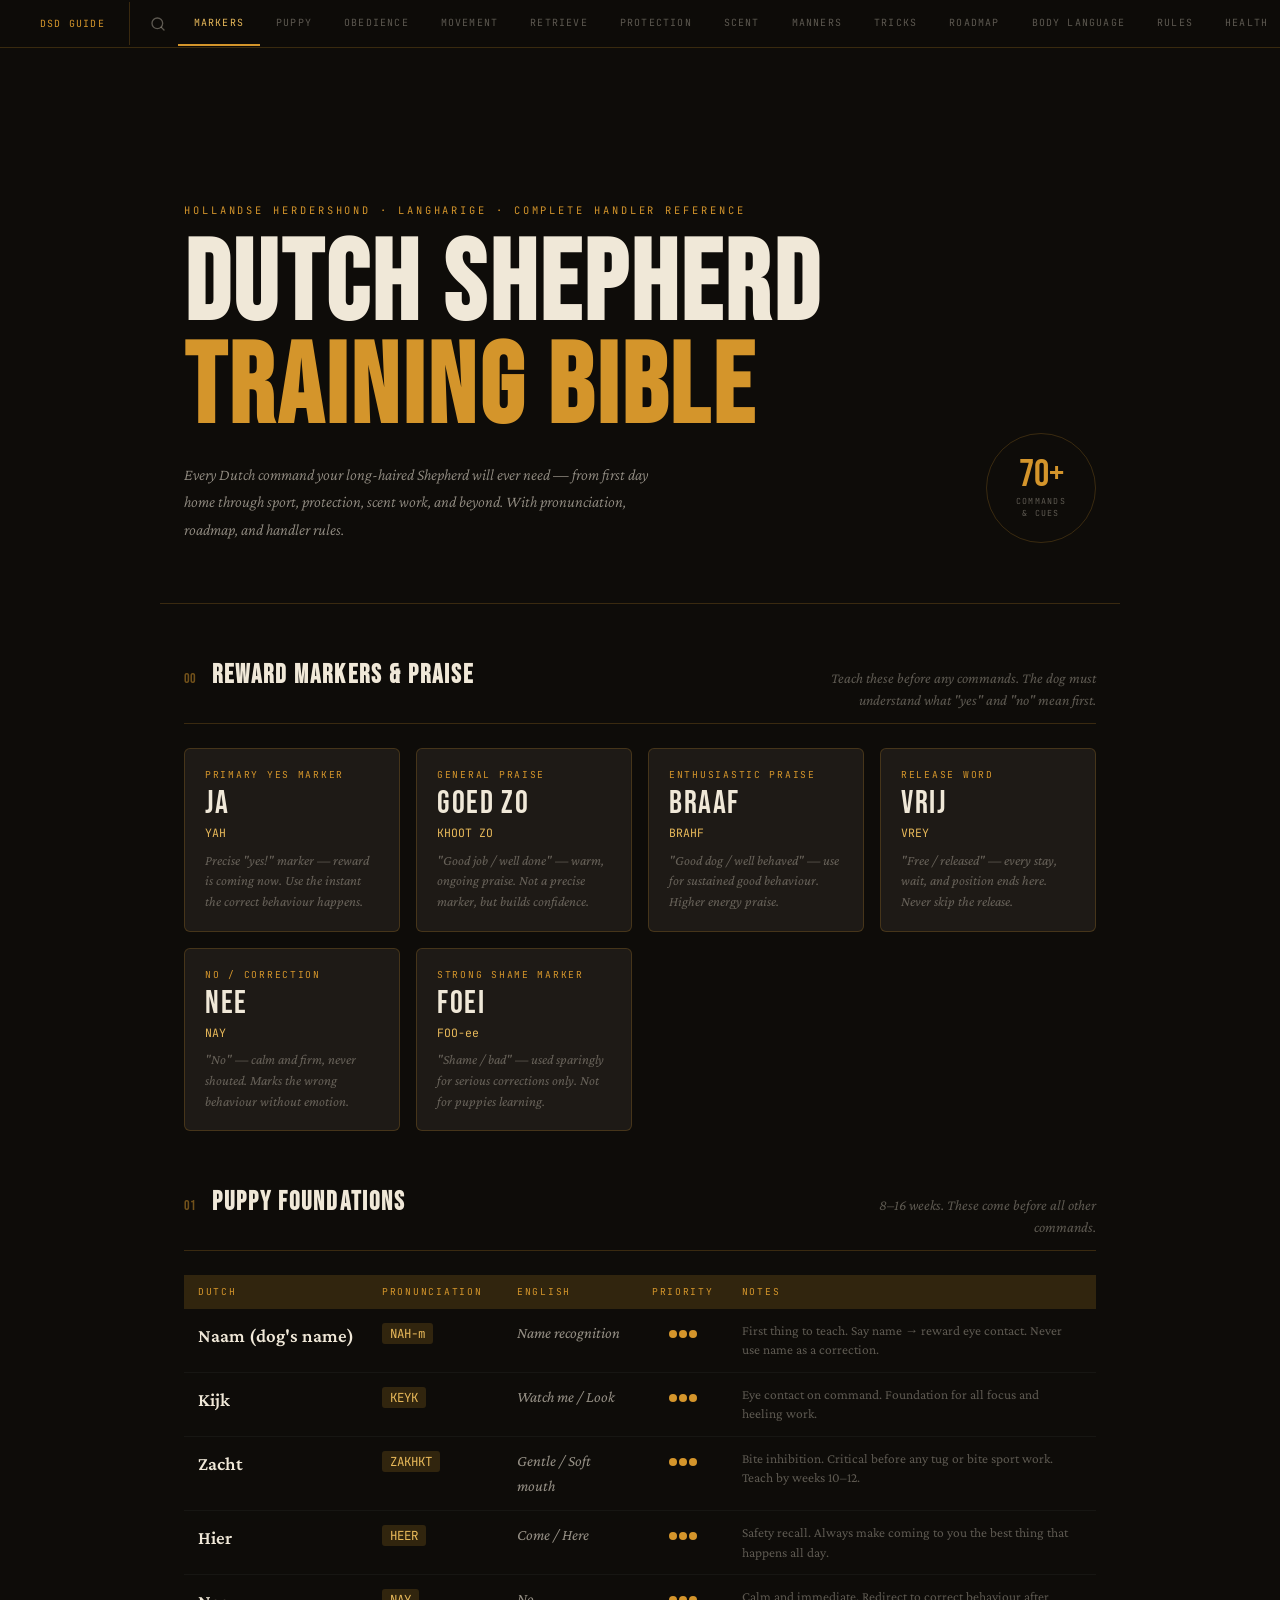
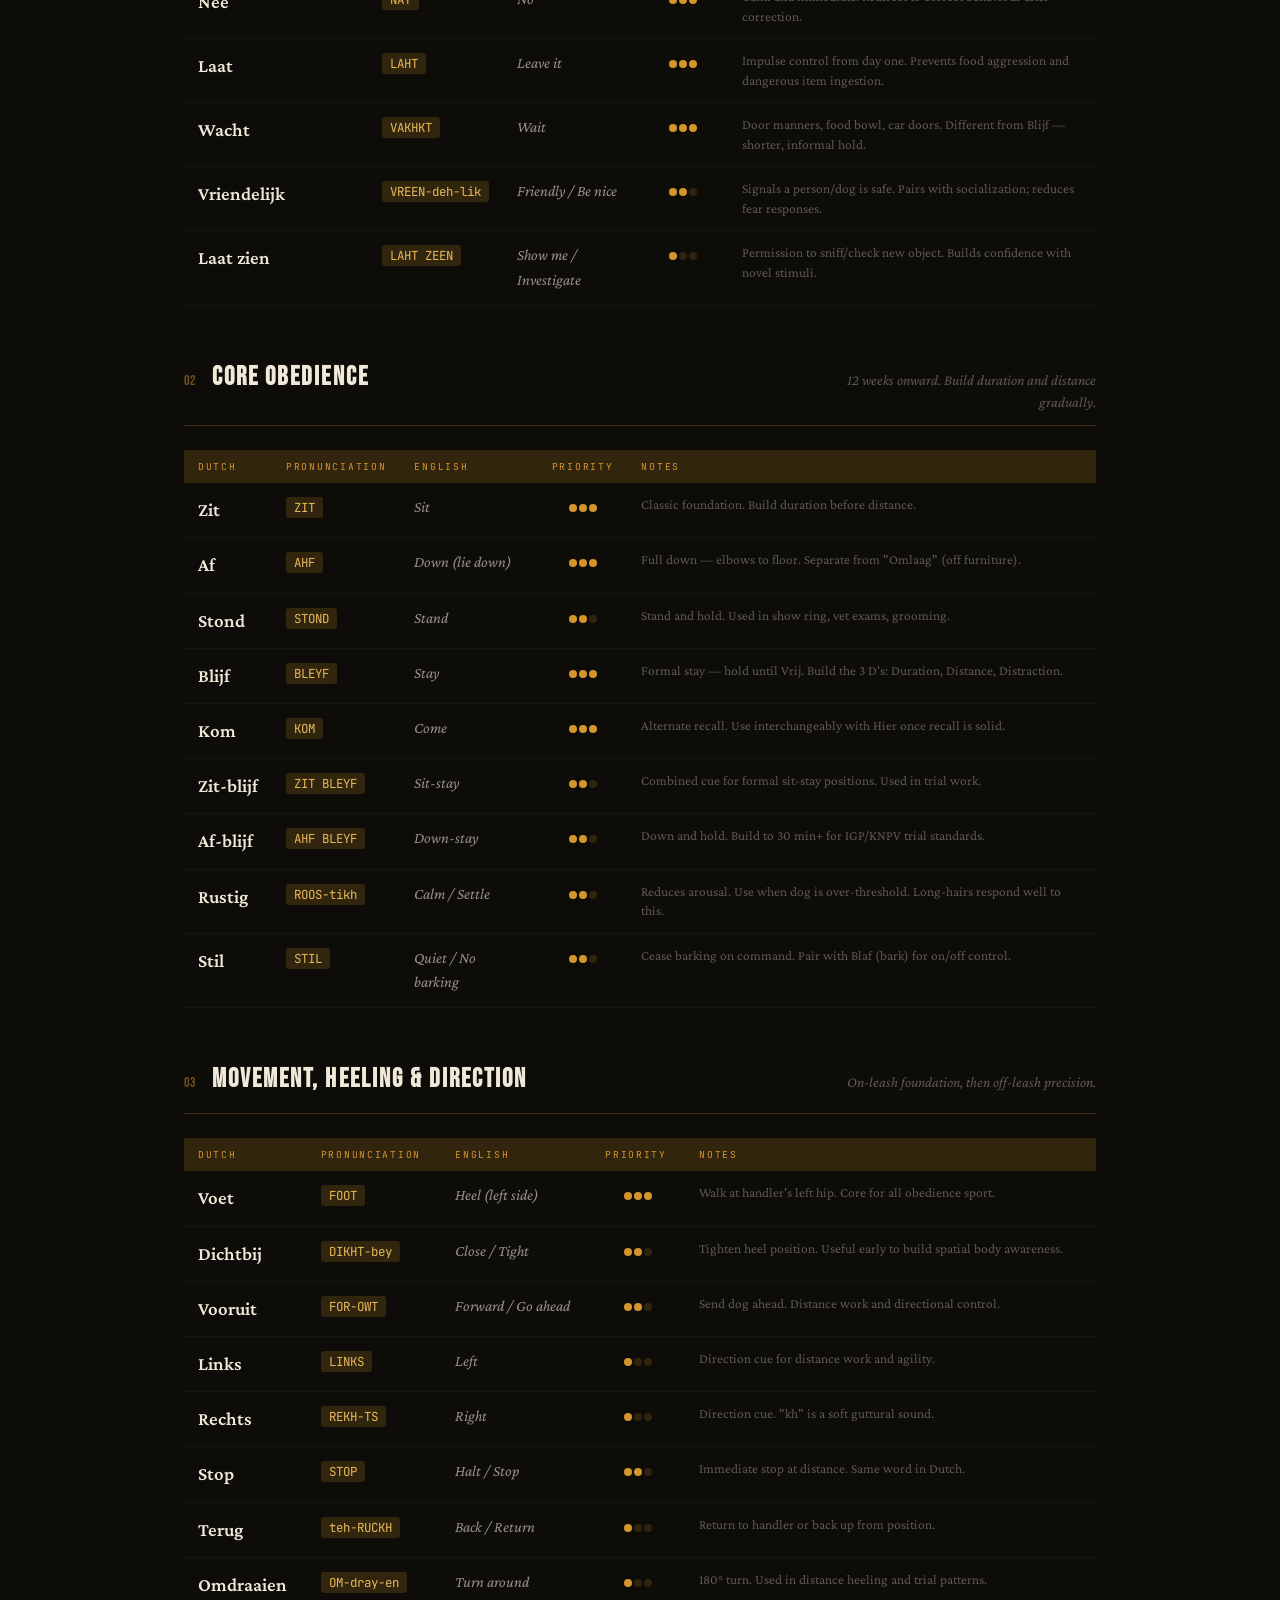
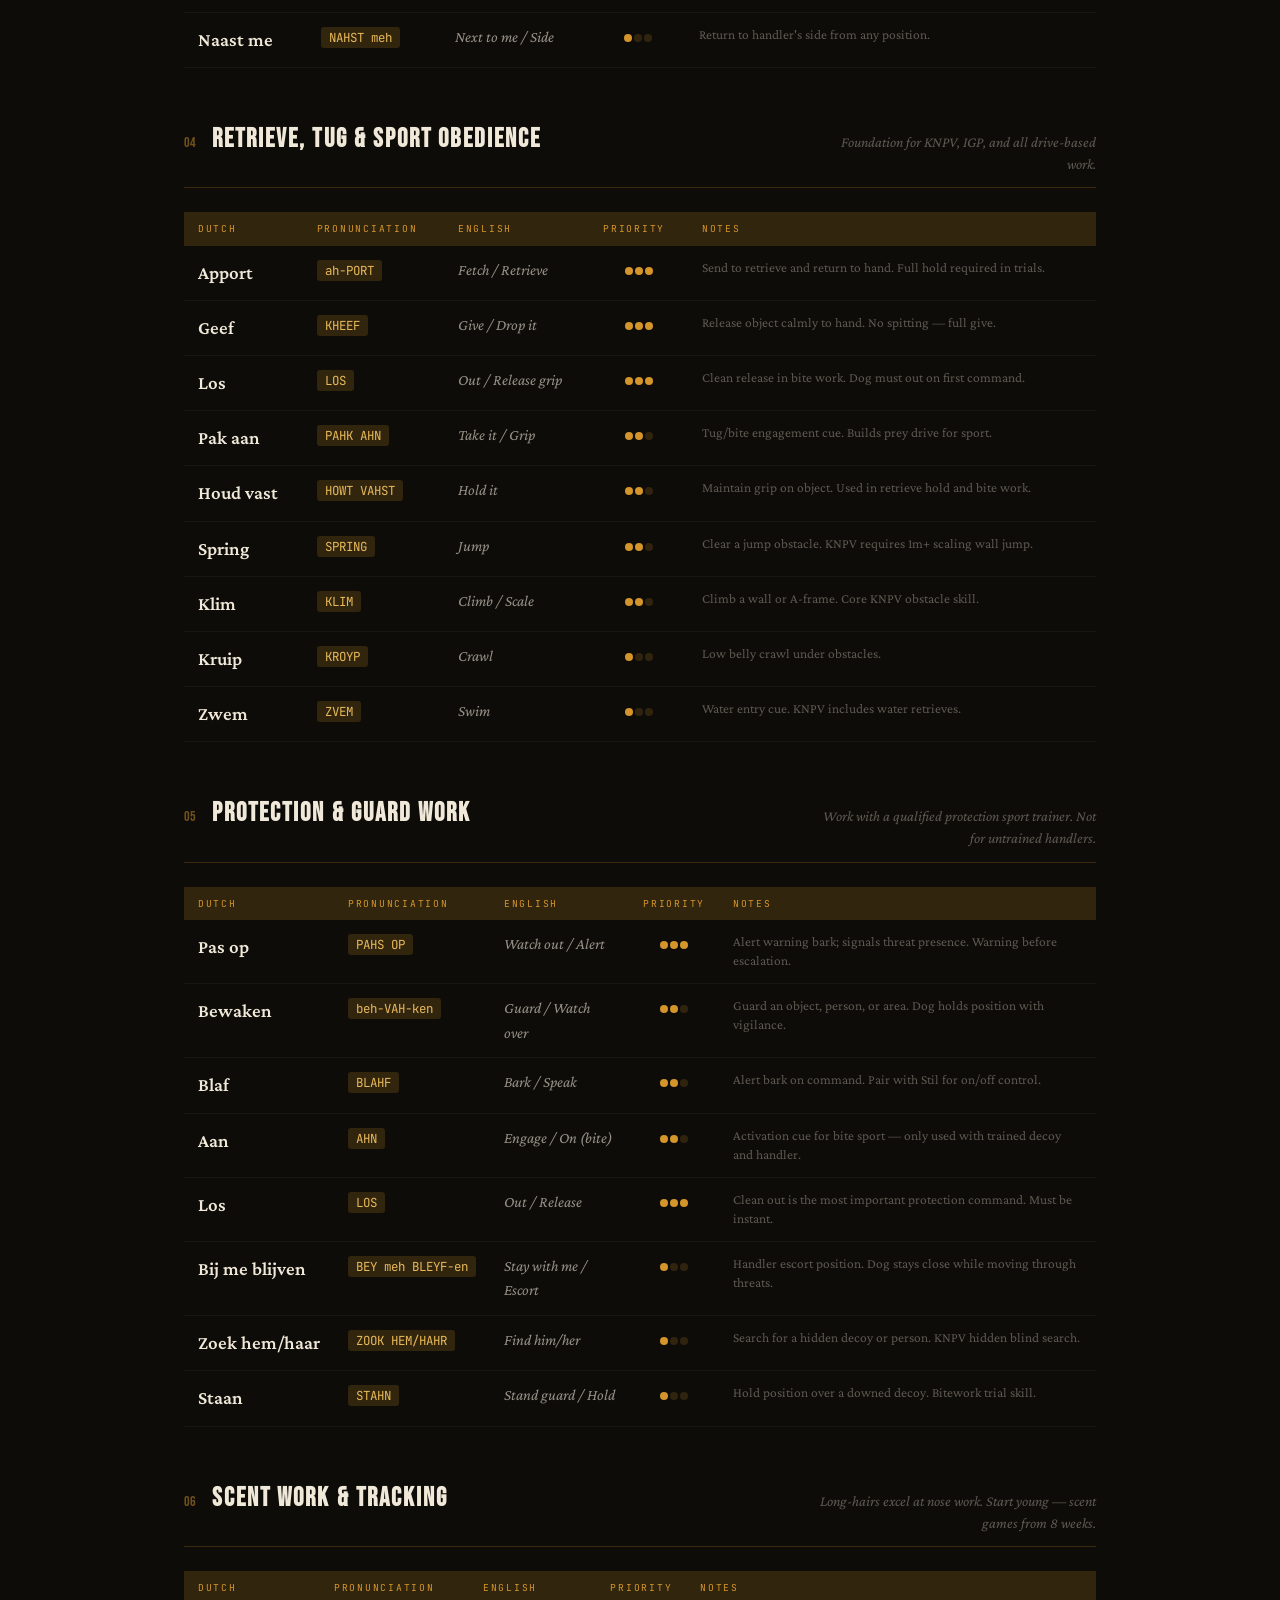
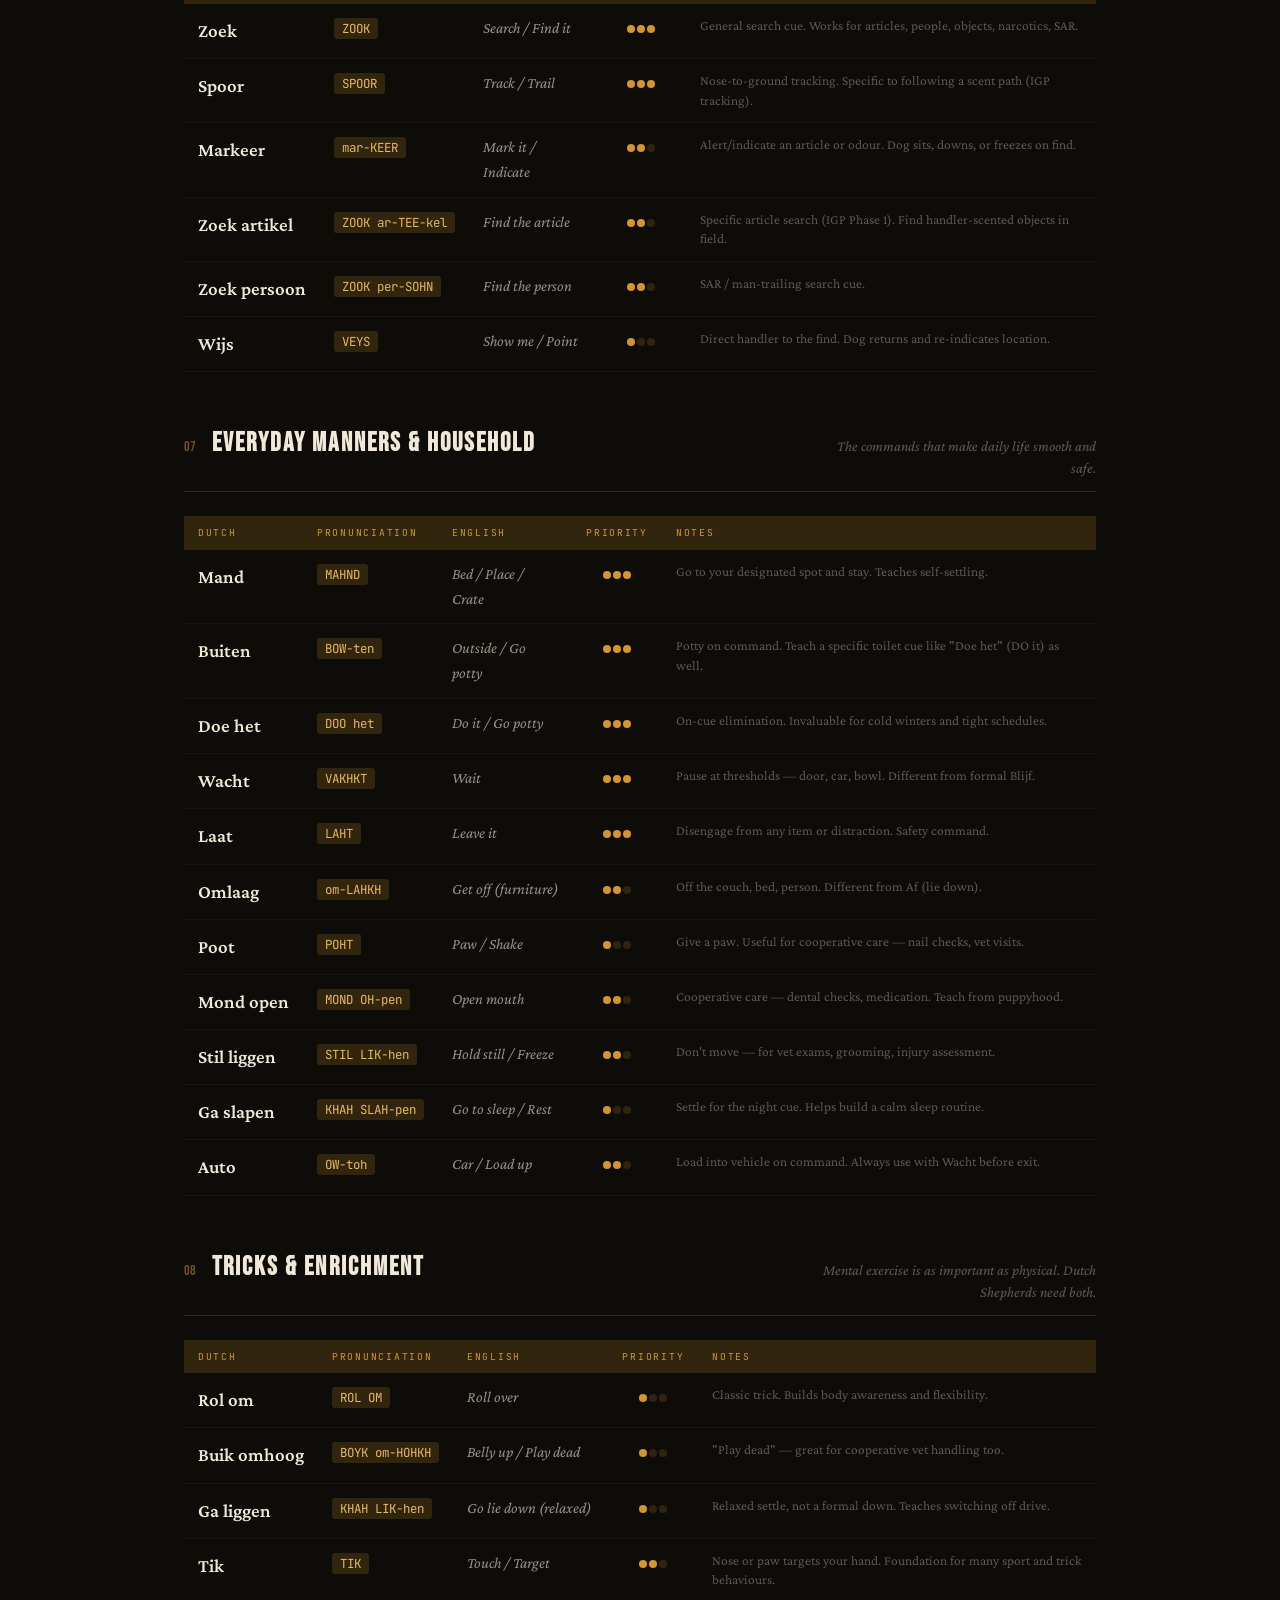
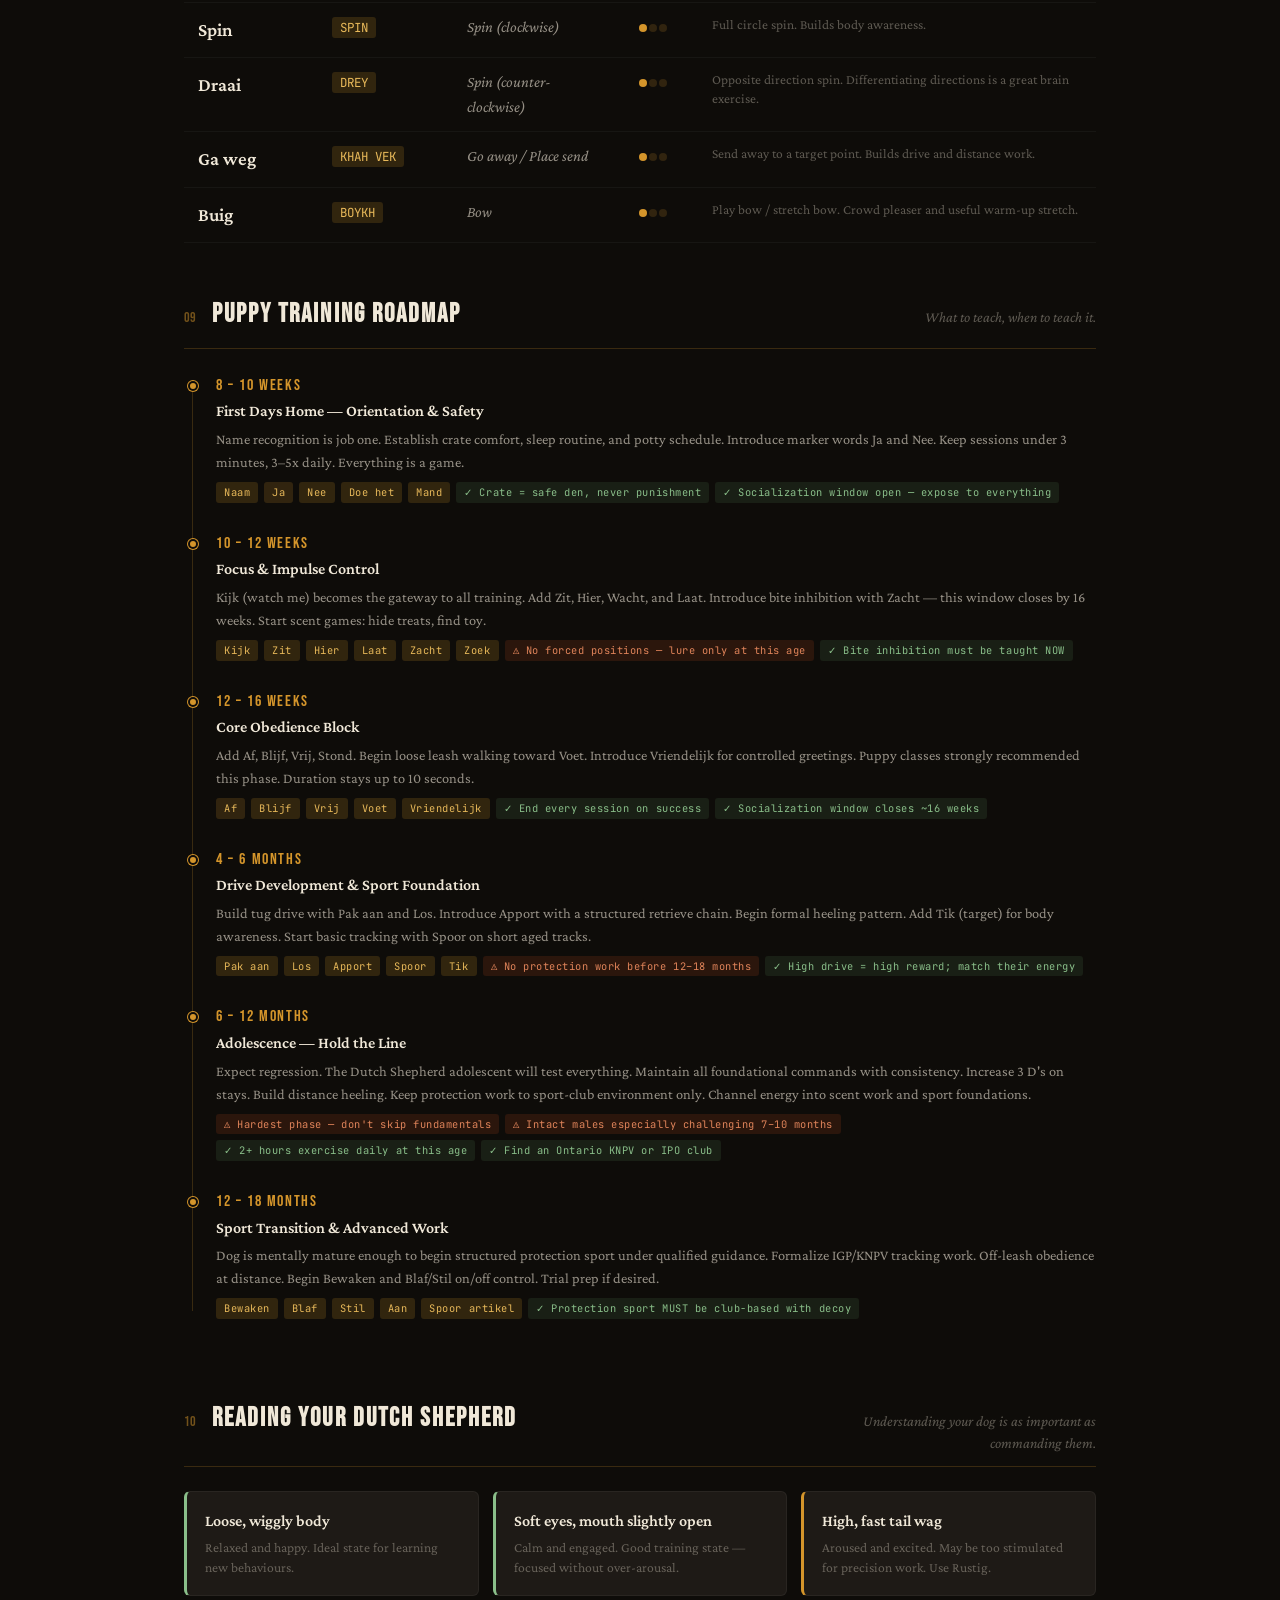
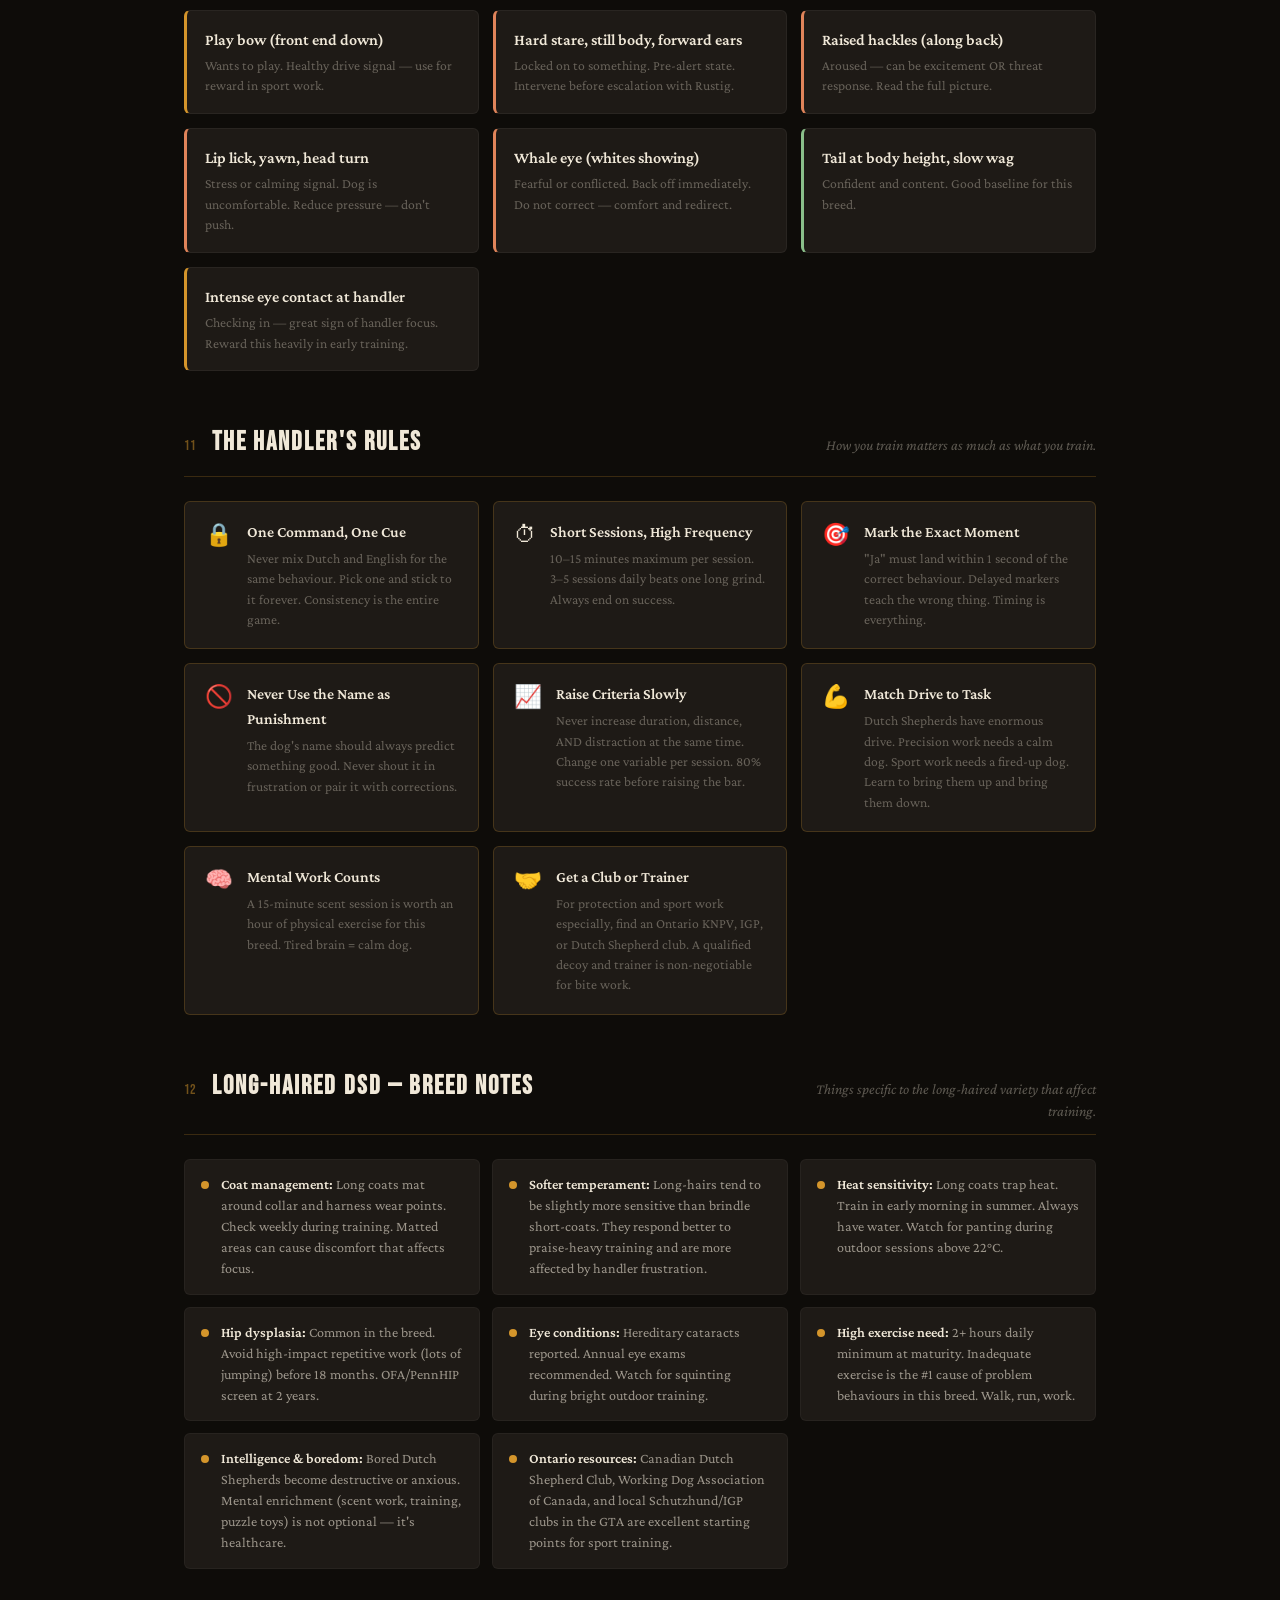
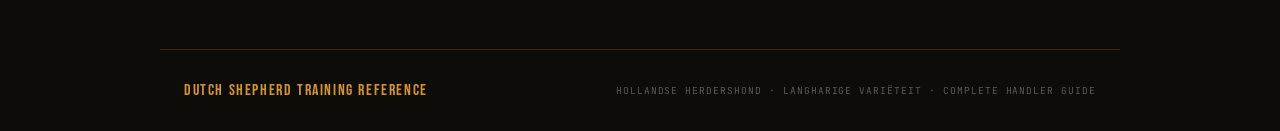
==== index.html @ 109b7afe "Launch production-ready training reference site. Prepare the Dutch Shepherd guide for GitHub Pages a" ====
<!DOCTYPE html>
<html lang="en">
<head>
<meta charset="UTF-8">
<meta name="viewport" content="width=device-width, initial-scale=1.0">
<meta name="description" content="Complete Dutch Shepherd training reference — every Dutch command from puppy foundations through sport, protection, scent work, and beyond. With pronunciation, roadmap, and handler rules.">
<meta name="robots" content="index,follow">
<meta name="author" content="Dutch Shepherd Training Bible">
<meta name="theme-color" content="#0E0C09">
<meta property="og:type" content="website">
<meta property="og:title" content="Dutch Shepherd — Complete Training Reference">
<meta property="og:description" content="Complete Dutch Shepherd training reference with commands, pronunciation, roadmap, and handler guidance.">
<meta property="og:image" content="social-preview.svg">
<meta name="twitter:card" content="summary_large_image">
<meta name="twitter:title" content="Dutch Shepherd — Complete Training Reference">
<meta name="twitter:description" content="Complete Dutch Shepherd training reference with commands, pronunciation, roadmap, and handler guidance.">
<meta name="twitter:image" content="social-preview.svg">

<title>Dutch Shepherd — Complete Training Reference</title>
<link rel="icon" href="data:image/svg+xml,<svg xmlns='http://www.w3.org/2000/svg' viewBox='0 0 100 100'><text y='.9em' font-size='90'>🐕</text></svg>">
<link rel="preconnect" href="https://fonts.googleapis.com">
<link rel="preconnect" href="https://fonts.gstatic.com" crossorigin>
<link href="https://fonts.googleapis.com/css2?family=Bebas+Neue&family=Crimson+Pro:ital,wght@0,300;0,400;0,600;1,300;1,400&family=JetBrains+Mono:wght@400;700&display=swap" rel="stylesheet">
<link rel="stylesheet" href="styles.css">

</head>
<body>

<a href="#main" class="skip-link">Skip to content</a>
<noscript style="display:block;padding:10px 16px;background:#1E1A16;color:#F0E8D8;border-bottom:1px solid rgba(212,149,43,0.22);font-family:'JetBrains Mono',monospace;font-size:0.72rem;">
  JavaScript is disabled. You can still read the full guide, but search, section highlighting, and menu interactions require JavaScript.
</noscript>
<div class="progress-bar" id="progressBar" aria-hidden="true"></div>

<nav class="nav" role="navigation" aria-label="Main navigation">
  <a href="#" class="nav-brand">DSD Guide</a>
  <button class="search-toggle" id="searchToggle" aria-label="Toggle search" title="Search commands (Ctrl+K)">
    <svg viewBox="0 0 24 24" fill="none" stroke="currentColor" stroke-width="2" stroke-linecap="round"><circle cx="11" cy="11" r="8"/><line x1="21" y1="21" x2="16.65" y2="16.65"/></svg>
  </button>
  <button class="hamburger" id="hamburger" aria-label="Toggle navigation menu" aria-expanded="false" aria-controls="navLinks">
    <span></span><span></span><span></span>
  </button>
  <div class="nav-links" id="navLinks">
    <a href="#markers">Markers</a>
    <a href="#puppy">Puppy</a>
    <a href="#obedience">Obedience</a>
    <a href="#movement">Movement</a>
    <a href="#retrieve">Retrieve</a>
    <a href="#protection">Protection</a>
    <a href="#scent">Scent</a>
    <a href="#manners">Manners</a>
    <a href="#tricks">Tricks</a>
    <a href="#progression">Roadmap</a>
    <a href="#body">Body Language</a>
    <a href="#rules">Rules</a>
    <a href="#health">Health</a>
  </div>
</nav>

<div class="search-bar" id="searchBar">
  <div>
    <div class="search-wrap">
      <svg viewBox="0 0 24 24" fill="none" stroke="currentColor" stroke-width="2" stroke-linecap="round"><circle cx="11" cy="11" r="8"/><line x1="21" y1="21" x2="16.65" y2="16.65"/></svg>
      <input type="text" class="search-input" id="searchInput" placeholder="Search commands, cues, or notes..." autocomplete="off" aria-label="Search commands">
    </div>
    <div class="search-count" id="searchCount" aria-live="polite"></div>
  </div>
</div>

<header class="hero" id="top">
  <div class="hero-text">
    <div class="hero-eyebrow">Hollandse Herdershond · Langharige · Complete Handler Reference</div>
    <h1>Dutch Shepherd<em>Training Bible</em></h1>
    <p class="hero-sub">Every Dutch command your long-haired Shepherd will ever need — from first day home through sport, protection, scent work, and beyond. With pronunciation, roadmap, and handler rules.</p>
  </div>
  <div class="hero-badge" aria-hidden="true">
    <div class="badge-circle">
      <span class="badge-num">70+</span>
      <span class="badge-label">Commands<br>&amp; Cues</span>
    </div>
  </div>
</header>

<main class="wrapper" id="main">

  <!-- ── MARKERS ── -->
  <section class="section reveal" id="markers" aria-labelledby="markers-title">
    <div class="section-header">
      <span class="section-num" aria-hidden="true">00</span>
      <h2 class="section-title" id="markers-title">Reward Markers &amp; Praise</h2>
      <span class="section-desc">Teach these before any commands. The dog must understand what "yes" and "no" mean first.</span>
    </div>
    <div class="marker-grid">
      <div class="marker-card" data-search="ja yah yes marker reward">
        <div class="m-type">Primary Yes Marker</div>
        <div class="m-word">Ja</div>
        <div class="m-phonetic">YAH</div>
        <div class="m-desc">Precise "yes!" marker — reward is coming now. Use the instant the correct behaviour happens.</div>
      </div>
      <div class="marker-card" data-search="goed zo khoot good job well done praise">
        <div class="m-type">General Praise</div>
        <div class="m-word">Goed zo</div>
        <div class="m-phonetic">KHOOT ZO</div>
        <div class="m-desc">"Good job / well done" — warm, ongoing praise. Not a precise marker, but builds confidence.</div>
      </div>
      <div class="marker-card" data-search="braaf brahf good dog well behaved praise">
        <div class="m-type">Enthusiastic Praise</div>
        <div class="m-word">Braaf</div>
        <div class="m-phonetic">BRAHF</div>
        <div class="m-desc">"Good dog / well behaved" — use for sustained good behaviour. Higher energy praise.</div>
      </div>
      <div class="marker-card" data-search="vrij vrey free release released">
        <div class="m-type">Release Word</div>
        <div class="m-word">Vrij</div>
        <div class="m-phonetic">VREY</div>
        <div class="m-desc">"Free / released" — every stay, wait, and position ends here. Never skip the release.</div>
      </div>
      <div class="marker-card" data-search="nee nay no correction wrong">
        <div class="m-type">No / Correction</div>
        <div class="m-word">Nee</div>
        <div class="m-phonetic">NAY</div>
        <div class="m-desc">"No" — calm and firm, never shouted. Marks the wrong behaviour without emotion.</div>
      </div>
      <div class="marker-card" data-search="foei foo-ee shame bad strong correction">
        <div class="m-type">Strong Shame Marker</div>
        <div class="m-word">Foei</div>
        <div class="m-phonetic">FOO-ee</div>
        <div class="m-desc">"Shame / bad" — used sparingly for serious corrections only. Not for puppies learning.</div>
      </div>
    </div>
  </section>

  <!-- ── PUPPY FOUNDATIONAL ── -->
  <section class="section reveal" id="puppy" aria-labelledby="puppy-title">
    <div class="section-header">
      <span class="section-num" aria-hidden="true">01</span>
      <h2 class="section-title" id="puppy-title">Puppy Foundations</h2>
      <span class="section-desc">8–16 weeks. These come before all other commands.</span>
    </div>
    <table class="cmd-table" role="table">
      <thead><tr>
        <th scope="col">Dutch</th><th scope="col">Pronunciation</th><th scope="col">English</th><th scope="col">Priority</th><th scope="col">Notes</th>
      </tr></thead>
      <tbody>
        <tr><td class="t-dutch">Naam (dog's name)</td><td><span class="t-phonetic">NAH-m</span></td><td class="t-english">Name recognition</td><td class="t-priority"><span class="pip on"></span><span class="pip on"></span><span class="pip on"></span></td><td class="t-note">First thing to teach. Say name → reward eye contact. Never use name as a correction.</td></tr>
        <tr><td class="t-dutch">Kijk</td><td><span class="t-phonetic">KEYK</span></td><td class="t-english">Watch me / Look</td><td class="t-priority"><span class="pip on"></span><span class="pip on"></span><span class="pip on"></span></td><td class="t-note">Eye contact on command. Foundation for all focus and heeling work.</td></tr>
        <tr><td class="t-dutch">Zacht</td><td><span class="t-phonetic">ZAKHKT</span></td><td class="t-english">Gentle / Soft mouth</td><td class="t-priority"><span class="pip on"></span><span class="pip on"></span><span class="pip on"></span></td><td class="t-note">Bite inhibition. Critical before any tug or bite sport work. Teach by weeks 10–12.</td></tr>
        <tr><td class="t-dutch">Hier</td><td><span class="t-phonetic">HEER</span></td><td class="t-english">Come / Here</td><td class="t-priority"><span class="pip on"></span><span class="pip on"></span><span class="pip on"></span></td><td class="t-note">Safety recall. Always make coming to you the best thing that happens all day.</td></tr>
        <tr><td class="t-dutch">Nee</td><td><span class="t-phonetic">NAY</span></td><td class="t-english">No</td><td class="t-priority"><span class="pip on"></span><span class="pip on"></span><span class="pip on"></span></td><td class="t-note">Calm and immediate. Redirect to correct behaviour after correction.</td></tr>
        <tr><td class="t-dutch">Laat</td><td><span class="t-phonetic">LAHT</span></td><td class="t-english">Leave it</td><td class="t-priority"><span class="pip on"></span><span class="pip on"></span><span class="pip on"></span></td><td class="t-note">Impulse control from day one. Prevents food aggression and dangerous item ingestion.</td></tr>
        <tr><td class="t-dutch">Wacht</td><td><span class="t-phonetic">VAKHKT</span></td><td class="t-english">Wait</td><td class="t-priority"><span class="pip on"></span><span class="pip on"></span><span class="pip on"></span></td><td class="t-note">Door manners, food bowl, car doors. Different from Blijf — shorter, informal hold.</td></tr>
        <tr><td class="t-dutch">Vriendelijk</td><td><span class="t-phonetic">VREEN-deh-lik</span></td><td class="t-english">Friendly / Be nice</td><td class="t-priority"><span class="pip on"></span><span class="pip on"></span><span class="pip off"></span></td><td class="t-note">Signals a person/dog is safe. Pairs with socialization; reduces fear responses.</td></tr>
        <tr><td class="t-dutch">Laat zien</td><td><span class="t-phonetic">LAHT ZEEN</span></td><td class="t-english">Show me / Investigate</td><td class="t-priority"><span class="pip on"></span><span class="pip off"></span><span class="pip off"></span></td><td class="t-note">Permission to sniff/check new object. Builds confidence with novel stimuli.</td></tr>
      </tbody>
    </table>
  </section>

  <!-- ── BASIC OBEDIENCE ── -->
  <section class="section reveal" id="obedience" aria-labelledby="obedience-title">
    <div class="section-header">
      <span class="section-num" aria-hidden="true">02</span>
      <h2 class="section-title" id="obedience-title">Core Obedience</h2>
      <span class="section-desc">12 weeks onward. Build duration and distance gradually.</span>
    </div>
    <table class="cmd-table" role="table">
      <thead><tr>
        <th scope="col">Dutch</th><th scope="col">Pronunciation</th><th scope="col">English</th><th scope="col">Priority</th><th scope="col">Notes</th>
      </tr></thead>
      <tbody>
        <tr><td class="t-dutch">Zit</td><td><span class="t-phonetic">ZIT</span></td><td class="t-english">Sit</td><td class="t-priority"><span class="pip on"></span><span class="pip on"></span><span class="pip on"></span></td><td class="t-note">Classic foundation. Build duration before distance.</td></tr>
        <tr><td class="t-dutch">Af</td><td><span class="t-phonetic">AHF</span></td><td class="t-english">Down (lie down)</td><td class="t-priority"><span class="pip on"></span><span class="pip on"></span><span class="pip on"></span></td><td class="t-note">Full down — elbows to floor. Separate from "Omlaag" (off furniture).</td></tr>
        <tr><td class="t-dutch">Stond</td><td><span class="t-phonetic">STOND</span></td><td class="t-english">Stand</td><td class="t-priority"><span class="pip on"></span><span class="pip on"></span><span class="pip off"></span></td><td class="t-note">Stand and hold. Used in show ring, vet exams, grooming.</td></tr>
        <tr><td class="t-dutch">Blijf</td><td><span class="t-phonetic">BLEYF</span></td><td class="t-english">Stay</td><td class="t-priority"><span class="pip on"></span><span class="pip on"></span><span class="pip on"></span></td><td class="t-note">Formal stay — hold until Vrij. Build the 3 D's: Duration, Distance, Distraction.</td></tr>
        <tr><td class="t-dutch">Kom</td><td><span class="t-phonetic">KOM</span></td><td class="t-english">Come</td><td class="t-priority"><span class="pip on"></span><span class="pip on"></span><span class="pip on"></span></td><td class="t-note">Alternate recall. Use interchangeably with Hier once recall is solid.</td></tr>
        <tr><td class="t-dutch">Zit-blijf</td><td><span class="t-phonetic">ZIT BLEYF</span></td><td class="t-english">Sit-stay</td><td class="t-priority"><span class="pip on"></span><span class="pip on"></span><span class="pip off"></span></td><td class="t-note">Combined cue for formal sit-stay positions. Used in trial work.</td></tr>
        <tr><td class="t-dutch">Af-blijf</td><td><span class="t-phonetic">AHF BLEYF</span></td><td class="t-english">Down-stay</td><td class="t-priority"><span class="pip on"></span><span class="pip on"></span><span class="pip off"></span></td><td class="t-note">Down and hold. Build to 30 min+ for IGP/KNPV trial standards.</td></tr>
        <tr><td class="t-dutch">Rustig</td><td><span class="t-phonetic">ROOS-tikh</span></td><td class="t-english">Calm / Settle</td><td class="t-priority"><span class="pip on"></span><span class="pip on"></span><span class="pip off"></span></td><td class="t-note">Reduces arousal. Use when dog is over-threshold. Long-hairs respond well to this.</td></tr>
        <tr><td class="t-dutch">Stil</td><td><span class="t-phonetic">STIL</span></td><td class="t-english">Quiet / No barking</td><td class="t-priority"><span class="pip on"></span><span class="pip on"></span><span class="pip off"></span></td><td class="t-note">Cease barking on command. Pair with Blaf (bark) for on/off control.</td></tr>
      </tbody>
    </table>
  </section>

  <!-- ── MOVEMENT & HEEL ── -->
  <section class="section reveal" id="movement" aria-labelledby="movement-title">
    <div class="section-header">
      <span class="section-num" aria-hidden="true">03</span>
      <h2 class="section-title" id="movement-title">Movement, Heeling &amp; Direction</h2>
      <span class="section-desc">On-leash foundation, then off-leash precision.</span>
    </div>
    <table class="cmd-table" role="table">
      <thead><tr>
        <th scope="col">Dutch</th><th scope="col">Pronunciation</th><th scope="col">English</th><th scope="col">Priority</th><th scope="col">Notes</th>
      </tr></thead>
      <tbody>
        <tr><td class="t-dutch">Voet</td><td><span class="t-phonetic">FOOT</span></td><td class="t-english">Heel (left side)</td><td class="t-priority"><span class="pip on"></span><span class="pip on"></span><span class="pip on"></span></td><td class="t-note">Walk at handler's left hip. Core for all obedience sport.</td></tr>
        <tr><td class="t-dutch">Dichtbij</td><td><span class="t-phonetic">DIKHT-bey</span></td><td class="t-english">Close / Tight</td><td class="t-priority"><span class="pip on"></span><span class="pip on"></span><span class="pip off"></span></td><td class="t-note">Tighten heel position. Useful early to build spatial body awareness.</td></tr>
        <tr><td class="t-dutch">Vooruit</td><td><span class="t-phonetic">FOR-OWT</span></td><td class="t-english">Forward / Go ahead</td><td class="t-priority"><span class="pip on"></span><span class="pip on"></span><span class="pip off"></span></td><td class="t-note">Send dog ahead. Distance work and directional control.</td></tr>
        <tr><td class="t-dutch">Links</td><td><span class="t-phonetic">LINKS</span></td><td class="t-english">Left</td><td class="t-priority"><span class="pip on"></span><span class="pip off"></span><span class="pip off"></span></td><td class="t-note">Direction cue for distance work and agility.</td></tr>
        <tr><td class="t-dutch">Rechts</td><td><span class="t-phonetic">REKH-TS</span></td><td class="t-english">Right</td><td class="t-priority"><span class="pip on"></span><span class="pip off"></span><span class="pip off"></span></td><td class="t-note">Direction cue. "kh" is a soft guttural sound.</td></tr>
        <tr><td class="t-dutch">Stop</td><td><span class="t-phonetic">STOP</span></td><td class="t-english">Halt / Stop</td><td class="t-priority"><span class="pip on"></span><span class="pip on"></span><span class="pip off"></span></td><td class="t-note">Immediate stop at distance. Same word in Dutch.</td></tr>
        <tr><td class="t-dutch">Terug</td><td><span class="t-phonetic">teh-RUCKH</span></td><td class="t-english">Back / Return</td><td class="t-priority"><span class="pip on"></span><span class="pip off"></span><span class="pip off"></span></td><td class="t-note">Return to handler or back up from position.</td></tr>
        <tr><td class="t-dutch">Omdraaien</td><td><span class="t-phonetic">OM-dray-en</span></td><td class="t-english">Turn around</td><td class="t-priority"><span class="pip on"></span><span class="pip off"></span><span class="pip off"></span></td><td class="t-note">180° turn. Used in distance heeling and trial patterns.</td></tr>
        <tr><td class="t-dutch">Naast me</td><td><span class="t-phonetic">NAHST meh</span></td><td class="t-english">Next to me / Side</td><td class="t-priority"><span class="pip on"></span><span class="pip off"></span><span class="pip off"></span></td><td class="t-note">Return to handler's side from any position.</td></tr>
      </tbody>
    </table>
  </section>

  <!-- ── RETRIEVE & SPORT ── -->
  <section class="section reveal" id="retrieve" aria-labelledby="retrieve-title">
    <div class="section-header">
      <span class="section-num" aria-hidden="true">04</span>
      <h2 class="section-title" id="retrieve-title">Retrieve, Tug &amp; Sport Obedience</h2>
      <span class="section-desc">Foundation for KNPV, IGP, and all drive-based work.</span>
    </div>
    <table class="cmd-table" role="table">
      <thead><tr>
        <th scope="col">Dutch</th><th scope="col">Pronunciation</th><th scope="col">English</th><th scope="col">Priority</th><th scope="col">Notes</th>
      </tr></thead>
      <tbody>
        <tr><td class="t-dutch">Apport</td><td><span class="t-phonetic">ah-PORT</span></td><td class="t-english">Fetch / Retrieve</td><td class="t-priority"><span class="pip on"></span><span class="pip on"></span><span class="pip on"></span></td><td class="t-note">Send to retrieve and return to hand. Full hold required in trials.</td></tr>
        <tr><td class="t-dutch">Geef</td><td><span class="t-phonetic">KHEEF</span></td><td class="t-english">Give / Drop it</td><td class="t-priority"><span class="pip on"></span><span class="pip on"></span><span class="pip on"></span></td><td class="t-note">Release object calmly to hand. No spitting — full give.</td></tr>
        <tr><td class="t-dutch">Los</td><td><span class="t-phonetic">LOS</span></td><td class="t-english">Out / Release grip</td><td class="t-priority"><span class="pip on"></span><span class="pip on"></span><span class="pip on"></span></td><td class="t-note">Clean release in bite work. Dog must out on first command.</td></tr>
        <tr><td class="t-dutch">Pak aan</td><td><span class="t-phonetic">PAHK AHN</span></td><td class="t-english">Take it / Grip</td><td class="t-priority"><span class="pip on"></span><span class="pip on"></span><span class="pip off"></span></td><td class="t-note">Tug/bite engagement cue. Builds prey drive for sport.</td></tr>
        <tr><td class="t-dutch">Houd vast</td><td><span class="t-phonetic">HOWT VAHST</span></td><td class="t-english">Hold it</td><td class="t-priority"><span class="pip on"></span><span class="pip on"></span><span class="pip off"></span></td><td class="t-note">Maintain grip on object. Used in retrieve hold and bite work.</td></tr>
        <tr><td class="t-dutch">Spring</td><td><span class="t-phonetic">SPRING</span></td><td class="t-english">Jump</td><td class="t-priority"><span class="pip on"></span><span class="pip on"></span><span class="pip off"></span></td><td class="t-note">Clear a jump obstacle. KNPV requires 1m+ scaling wall jump.</td></tr>
        <tr><td class="t-dutch">Klim</td><td><span class="t-phonetic">KLIM</span></td><td class="t-english">Climb / Scale</td><td class="t-priority"><span class="pip on"></span><span class="pip on"></span><span class="pip off"></span></td><td class="t-note">Climb a wall or A-frame. Core KNPV obstacle skill.</td></tr>
        <tr><td class="t-dutch">Kruip</td><td><span class="t-phonetic">KROYP</span></td><td class="t-english">Crawl</td><td class="t-priority"><span class="pip on"></span><span class="pip off"></span><span class="pip off"></span></td><td class="t-note">Low belly crawl under obstacles.</td></tr>
        <tr><td class="t-dutch">Zwem</td><td><span class="t-phonetic">ZVEM</span></td><td class="t-english">Swim</td><td class="t-priority"><span class="pip on"></span><span class="pip off"></span><span class="pip off"></span></td><td class="t-note">Water entry cue. KNPV includes water retrieves.</td></tr>
      </tbody>
    </table>
  </section>

  <!-- ── PROTECTION & GUARD ── -->
  <section class="section reveal" id="protection" aria-labelledby="protection-title">
    <div class="section-header">
      <span class="section-num" aria-hidden="true">05</span>
      <h2 class="section-title" id="protection-title">Protection &amp; Guard Work</h2>
      <span class="section-desc">Work with a qualified protection sport trainer. Not for untrained handlers.</span>
    </div>
    <table class="cmd-table" role="table">
      <thead><tr>
        <th scope="col">Dutch</th><th scope="col">Pronunciation</th><th scope="col">English</th><th scope="col">Priority</th><th scope="col">Notes</th>
      </tr></thead>
      <tbody>
        <tr><td class="t-dutch">Pas op</td><td><span class="t-phonetic">PAHS OP</span></td><td class="t-english">Watch out / Alert</td><td class="t-priority"><span class="pip on"></span><span class="pip on"></span><span class="pip on"></span></td><td class="t-note">Alert warning bark; signals threat presence. Warning before escalation.</td></tr>
        <tr><td class="t-dutch">Bewaken</td><td><span class="t-phonetic">beh-VAH-ken</span></td><td class="t-english">Guard / Watch over</td><td class="t-priority"><span class="pip on"></span><span class="pip on"></span><span class="pip off"></span></td><td class="t-note">Guard an object, person, or area. Dog holds position with vigilance.</td></tr>
        <tr><td class="t-dutch">Blaf</td><td><span class="t-phonetic">BLAHF</span></td><td class="t-english">Bark / Speak</td><td class="t-priority"><span class="pip on"></span><span class="pip on"></span><span class="pip off"></span></td><td class="t-note">Alert bark on command. Pair with Stil for on/off control.</td></tr>
        <tr><td class="t-dutch">Aan</td><td><span class="t-phonetic">AHN</span></td><td class="t-english">Engage / On (bite)</td><td class="t-priority"><span class="pip on"></span><span class="pip on"></span><span class="pip off"></span></td><td class="t-note">Activation cue for bite sport — only used with trained decoy and handler.</td></tr>
        <tr><td class="t-dutch">Los</td><td><span class="t-phonetic">LOS</span></td><td class="t-english">Out / Release</td><td class="t-priority"><span class="pip on"></span><span class="pip on"></span><span class="pip on"></span></td><td class="t-note">Clean out is the most important protection command. Must be instant.</td></tr>
        <tr><td class="t-dutch">Bij me blijven</td><td><span class="t-phonetic">BEY meh BLEYF-en</span></td><td class="t-english">Stay with me / Escort</td><td class="t-priority"><span class="pip on"></span><span class="pip off"></span><span class="pip off"></span></td><td class="t-note">Handler escort position. Dog stays close while moving through threats.</td></tr>
        <tr><td class="t-dutch">Zoek hem/haar</td><td><span class="t-phonetic">ZOOK HEM/HAHR</span></td><td class="t-english">Find him/her</td><td class="t-priority"><span class="pip on"></span><span class="pip off"></span><span class="pip off"></span></td><td class="t-note">Search for a hidden decoy or person. KNPV hidden blind search.</td></tr>
        <tr><td class="t-dutch">Staan</td><td><span class="t-phonetic">STAHN</span></td><td class="t-english">Stand guard / Hold</td><td class="t-priority"><span class="pip on"></span><span class="pip off"></span><span class="pip off"></span></td><td class="t-note">Hold position over a downed decoy. Bitework trial skill.</td></tr>
      </tbody>
    </table>
  </section>

  <!-- ── SCENT & TRACKING ── -->
  <section class="section reveal" id="scent" aria-labelledby="scent-title">
    <div class="section-header">
      <span class="section-num" aria-hidden="true">06</span>
      <h2 class="section-title" id="scent-title">Scent Work &amp; Tracking</h2>
      <span class="section-desc">Long-hairs excel at nose work. Start young — scent games from 8 weeks.</span>
    </div>
    <table class="cmd-table" role="table">
      <thead><tr>
        <th scope="col">Dutch</th><th scope="col">Pronunciation</th><th scope="col">English</th><th scope="col">Priority</th><th scope="col">Notes</th>
      </tr></thead>
      <tbody>
        <tr><td class="t-dutch">Zoek</td><td><span class="t-phonetic">ZOOK</span></td><td class="t-english">Search / Find it</td><td class="t-priority"><span class="pip on"></span><span class="pip on"></span><span class="pip on"></span></td><td class="t-note">General search cue. Works for articles, people, objects, narcotics, SAR.</td></tr>
        <tr><td class="t-dutch">Spoor</td><td><span class="t-phonetic">SPOOR</span></td><td class="t-english">Track / Trail</td><td class="t-priority"><span class="pip on"></span><span class="pip on"></span><span class="pip on"></span></td><td class="t-note">Nose-to-ground tracking. Specific to following a scent path (IGP tracking).</td></tr>
        <tr><td class="t-dutch">Markeer</td><td><span class="t-phonetic">mar-KEER</span></td><td class="t-english">Mark it / Indicate</td><td class="t-priority"><span class="pip on"></span><span class="pip on"></span><span class="pip off"></span></td><td class="t-note">Alert/indicate an article or odour. Dog sits, downs, or freezes on find.</td></tr>
        <tr><td class="t-dutch">Zoek artikel</td><td><span class="t-phonetic">ZOOK ar-TEE-kel</span></td><td class="t-english">Find the article</td><td class="t-priority"><span class="pip on"></span><span class="pip on"></span><span class="pip off"></span></td><td class="t-note">Specific article search (IGP Phase 1). Find handler-scented objects in field.</td></tr>
        <tr><td class="t-dutch">Zoek persoon</td><td><span class="t-phonetic">ZOOK per-SOHN</span></td><td class="t-english">Find the person</td><td class="t-priority"><span class="pip on"></span><span class="pip on"></span><span class="pip off"></span></td><td class="t-note">SAR / man-trailing search cue.</td></tr>
        <tr><td class="t-dutch">Wijs</td><td><span class="t-phonetic">VEYS</span></td><td class="t-english">Show me / Point</td><td class="t-priority"><span class="pip on"></span><span class="pip off"></span><span class="pip off"></span></td><td class="t-note">Direct handler to the find. Dog returns and re-indicates location.</td></tr>
      </tbody>
    </table>
  </section>

  <!-- ── EVERYDAY MANNERS ── -->
  <section class="section reveal" id="manners" aria-labelledby="manners-title">
    <div class="section-header">
      <span class="section-num" aria-hidden="true">07</span>
      <h2 class="section-title" id="manners-title">Everyday Manners &amp; Household</h2>
      <span class="section-desc">The commands that make daily life smooth and safe.</span>
    </div>
    <table class="cmd-table" role="table">
      <thead><tr>
        <th scope="col">Dutch</th><th scope="col">Pronunciation</th><th scope="col">English</th><th scope="col">Priority</th><th scope="col">Notes</th>
      </tr></thead>
      <tbody>
        <tr><td class="t-dutch">Mand</td><td><span class="t-phonetic">MAHND</span></td><td class="t-english">Bed / Place / Crate</td><td class="t-priority"><span class="pip on"></span><span class="pip on"></span><span class="pip on"></span></td><td class="t-note">Go to your designated spot and stay. Teaches self-settling.</td></tr>
        <tr><td class="t-dutch">Buiten</td><td><span class="t-phonetic">BOW-ten</span></td><td class="t-english">Outside / Go potty</td><td class="t-priority"><span class="pip on"></span><span class="pip on"></span><span class="pip on"></span></td><td class="t-note">Potty on command. Teach a specific toilet cue like "Doe het" (DO it) as well.</td></tr>
        <tr><td class="t-dutch">Doe het</td><td><span class="t-phonetic">DOO het</span></td><td class="t-english">Do it / Go potty</td><td class="t-priority"><span class="pip on"></span><span class="pip on"></span><span class="pip on"></span></td><td class="t-note">On-cue elimination. Invaluable for cold winters and tight schedules.</td></tr>
        <tr><td class="t-dutch">Wacht</td><td><span class="t-phonetic">VAKHKT</span></td><td class="t-english">Wait</td><td class="t-priority"><span class="pip on"></span><span class="pip on"></span><span class="pip on"></span></td><td class="t-note">Pause at thresholds — door, car, bowl. Different from formal Blijf.</td></tr>
        <tr><td class="t-dutch">Laat</td><td><span class="t-phonetic">LAHT</span></td><td class="t-english">Leave it</td><td class="t-priority"><span class="pip on"></span><span class="pip on"></span><span class="pip on"></span></td><td class="t-note">Disengage from any item or distraction. Safety command.</td></tr>
        <tr><td class="t-dutch">Omlaag</td><td><span class="t-phonetic">om-LAHKH</span></td><td class="t-english">Get off (furniture)</td><td class="t-priority"><span class="pip on"></span><span class="pip on"></span><span class="pip off"></span></td><td class="t-note">Off the couch, bed, person. Different from Af (lie down).</td></tr>
        <tr><td class="t-dutch">Poot</td><td><span class="t-phonetic">POHT</span></td><td class="t-english">Paw / Shake</td><td class="t-priority"><span class="pip on"></span><span class="pip off"></span><span class="pip off"></span></td><td class="t-note">Give a paw. Useful for cooperative care — nail checks, vet visits.</td></tr>
        <tr><td class="t-dutch">Mond open</td><td><span class="t-phonetic">MOND OH-pen</span></td><td class="t-english">Open mouth</td><td class="t-priority"><span class="pip on"></span><span class="pip on"></span><span class="pip off"></span></td><td class="t-note">Cooperative care — dental checks, medication. Teach from puppyhood.</td></tr>
        <tr><td class="t-dutch">Stil liggen</td><td><span class="t-phonetic">STIL LIK-hen</span></td><td class="t-english">Hold still / Freeze</td><td class="t-priority"><span class="pip on"></span><span class="pip on"></span><span class="pip off"></span></td><td class="t-note">Don't move — for vet exams, grooming, injury assessment.</td></tr>
        <tr><td class="t-dutch">Ga slapen</td><td><span class="t-phonetic">KHAH SLAH-pen</span></td><td class="t-english">Go to sleep / Rest</td><td class="t-priority"><span class="pip on"></span><span class="pip off"></span><span class="pip off"></span></td><td class="t-note">Settle for the night cue. Helps build a calm sleep routine.</td></tr>
        <tr><td class="t-dutch">Auto</td><td><span class="t-phonetic">OW-toh</span></td><td class="t-english">Car / Load up</td><td class="t-priority"><span class="pip on"></span><span class="pip on"></span><span class="pip off"></span></td><td class="t-note">Load into vehicle on command. Always use with Wacht before exit.</td></tr>
      </tbody>
    </table>
  </section>

  <!-- ── TRICKS & ENRICHMENT ── -->
  <section class="section reveal" id="tricks" aria-labelledby="tricks-title">
    <div class="section-header">
      <span class="section-num" aria-hidden="true">08</span>
      <h2 class="section-title" id="tricks-title">Tricks &amp; Enrichment</h2>
      <span class="section-desc">Mental exercise is as important as physical. Dutch Shepherds need both.</span>
    </div>
    <table class="cmd-table" role="table">
      <thead><tr>
        <th scope="col">Dutch</th><th scope="col">Pronunciation</th><th scope="col">English</th><th scope="col">Priority</th><th scope="col">Notes</th>
      </tr></thead>
      <tbody>
        <tr><td class="t-dutch">Rol om</td><td><span class="t-phonetic">ROL OM</span></td><td class="t-english">Roll over</td><td class="t-priority"><span class="pip on"></span><span class="pip off"></span><span class="pip off"></span></td><td class="t-note">Classic trick. Builds body awareness and flexibility.</td></tr>
        <tr><td class="t-dutch">Buik omhoog</td><td><span class="t-phonetic">BOYK om-HOHKH</span></td><td class="t-english">Belly up / Play dead</td><td class="t-priority"><span class="pip on"></span><span class="pip off"></span><span class="pip off"></span></td><td class="t-note">"Play dead" — great for cooperative vet handling too.</td></tr>
        <tr><td class="t-dutch">Ga liggen</td><td><span class="t-phonetic">KHAH LIK-hen</span></td><td class="t-english">Go lie down (relaxed)</td><td class="t-priority"><span class="pip on"></span><span class="pip off"></span><span class="pip off"></span></td><td class="t-note">Relaxed settle, not a formal down. Teaches switching off drive.</td></tr>
        <tr><td class="t-dutch">Tik</td><td><span class="t-phonetic">TIK</span></td><td class="t-english">Touch / Target</td><td class="t-priority"><span class="pip on"></span><span class="pip on"></span><span class="pip off"></span></td><td class="t-note">Nose or paw targets your hand. Foundation for many sport and trick behaviours.</td></tr>
        <tr><td class="t-dutch">Spin</td><td><span class="t-phonetic">SPIN</span></td><td class="t-english">Spin (clockwise)</td><td class="t-priority"><span class="pip on"></span><span class="pip off"></span><span class="pip off"></span></td><td class="t-note">Full circle spin. Builds body awareness.</td></tr>
        <tr><td class="t-dutch">Draai</td><td><span class="t-phonetic">DREY</span></td><td class="t-english">Spin (counter-clockwise)</td><td class="t-priority"><span class="pip on"></span><span class="pip off"></span><span class="pip off"></span></td><td class="t-note">Opposite direction spin. Differentiating directions is a great brain exercise.</td></tr>
        <tr><td class="t-dutch">Ga weg</td><td><span class="t-phonetic">KHAH VEK</span></td><td class="t-english">Go away / Place send</td><td class="t-priority"><span class="pip on"></span><span class="pip off"></span><span class="pip off"></span></td><td class="t-note">Send away to a target point. Builds drive and distance work.</td></tr>
        <tr><td class="t-dutch">Buig</td><td><span class="t-phonetic">BOYKH</span></td><td class="t-english">Bow</td><td class="t-priority"><span class="pip on"></span><span class="pip off"></span><span class="pip off"></span></td><td class="t-note">Play bow / stretch bow. Crowd pleaser and useful warm-up stretch.</td></tr>
      </tbody>
    </table>
  </section>

  <!-- ── PUPPY ROADMAP ── -->
  <section class="section reveal" id="progression" aria-labelledby="progression-title">
    <div class="section-header">
      <span class="section-num" aria-hidden="true">09</span>
      <h2 class="section-title" id="progression-title">Puppy Training Roadmap</h2>
      <span class="section-desc">What to teach, when to teach it.</span>
    </div>
    <div class="timeline">
      <div class="tl-item">
        <div class="tl-age">8 – 10 Weeks</div>
        <div class="tl-title">First Days Home — Orientation &amp; Safety</div>
        <div class="tl-body">Name recognition is job one. Establish crate comfort, sleep routine, and potty schedule. Introduce marker words Ja and Nee. Keep sessions under 3 minutes, 3–5x daily. Everything is a game.</div>
        <div class="tl-tags">
          <span class="tag tag-cmd">Naam</span><span class="tag tag-cmd">Ja</span><span class="tag tag-cmd">Nee</span><span class="tag tag-cmd">Doe het</span><span class="tag tag-cmd">Mand</span>
          <span class="tag tag-tip">✓ Crate = safe den, never punishment</span>
          <span class="tag tag-tip">✓ Socialization window open — expose to everything</span>
        </div>
      </div>
      <div class="tl-item">
        <div class="tl-age">10 – 12 Weeks</div>
        <div class="tl-title">Focus &amp; Impulse Control</div>
        <div class="tl-body">Kijk (watch me) becomes the gateway to all training. Add Zit, Hier, Wacht, and Laat. Introduce bite inhibition with Zacht — this window closes by 16 weeks. Start scent games: hide treats, find toy.</div>
        <div class="tl-tags">
          <span class="tag tag-cmd">Kijk</span><span class="tag tag-cmd">Zit</span><span class="tag tag-cmd">Hier</span><span class="tag tag-cmd">Laat</span><span class="tag tag-cmd">Zacht</span><span class="tag tag-cmd">Zoek</span>
          <span class="tag tag-warn">⚠ No forced positions — lure only at this age</span>
          <span class="tag tag-tip">✓ Bite inhibition must be taught NOW</span>
        </div>
      </div>
      <div class="tl-item">
        <div class="tl-age">12 – 16 Weeks</div>
        <div class="tl-title">Core Obedience Block</div>
        <div class="tl-body">Add Af, Blijf, Vrij, Stond. Begin loose leash walking toward Voet. Introduce Vriendelijk for controlled greetings. Puppy classes strongly recommended this phase. Duration stays up to 10 seconds.</div>
        <div class="tl-tags">
          <span class="tag tag-cmd">Af</span><span class="tag tag-cmd">Blijf</span><span class="tag tag-cmd">Vrij</span><span class="tag tag-cmd">Voet</span><span class="tag tag-cmd">Vriendelijk</span>
          <span class="tag tag-tip">✓ End every session on success</span>
          <span class="tag tag-tip">✓ Socialization window closes ~16 weeks</span>
        </div>
      </div>
      <div class="tl-item">
        <div class="tl-age">4 – 6 Months</div>
        <div class="tl-title">Drive Development &amp; Sport Foundation</div>
        <div class="tl-body">Build tug drive with Pak aan and Los. Introduce Apport with a structured retrieve chain. Begin formal heeling pattern. Add Tik (target) for body awareness. Start basic tracking with Spoor on short aged tracks.</div>
        <div class="tl-tags">
          <span class="tag tag-cmd">Pak aan</span><span class="tag tag-cmd">Los</span><span class="tag tag-cmd">Apport</span><span class="tag tag-cmd">Spoor</span><span class="tag tag-cmd">Tik</span>
          <span class="tag tag-warn">⚠ No protection work before 12–18 months</span>
          <span class="tag tag-tip">✓ High drive = high reward; match their energy</span>
        </div>
      </div>
      <div class="tl-item">
        <div class="tl-age">6 – 12 Months</div>
        <div class="tl-title">Adolescence — Hold the Line</div>
        <div class="tl-body">Expect regression. The Dutch Shepherd adolescent will test everything. Maintain all foundational commands with consistency. Increase 3 D's on stays. Build distance heeling. Keep protection work to sport-club environment only. Channel energy into scent work and sport foundations.</div>
        <div class="tl-tags">
          <span class="tag tag-warn">⚠ Hardest phase — don't skip fundamentals</span>
          <span class="tag tag-warn">⚠ Intact males especially challenging 7–10 months</span>
          <span class="tag tag-tip">✓ 2+ hours exercise daily at this age</span>
          <span class="tag tag-tip">✓ Find an Ontario KNPV or IPO club</span>
        </div>
      </div>
      <div class="tl-item">
        <div class="tl-age">12 – 18 Months</div>
        <div class="tl-title">Sport Transition &amp; Advanced Work</div>
        <div class="tl-body">Dog is mentally mature enough to begin structured protection sport under qualified guidance. Formalize IGP/KNPV tracking work. Off-leash obedience at distance. Begin Bewaken and Blaf/Stil on/off control. Trial prep if desired.</div>
        <div class="tl-tags">
          <span class="tag tag-cmd">Bewaken</span><span class="tag tag-cmd">Blaf</span><span class="tag tag-cmd">Stil</span><span class="tag tag-cmd">Aan</span><span class="tag tag-cmd">Spoor artikel</span>
          <span class="tag tag-tip">✓ Protection sport MUST be club-based with decoy</span>
        </div>
      </div>
    </div>
  </section>

  <!-- ── BODY LANGUAGE ── -->
  <section class="section reveal" id="body" aria-labelledby="body-title">
    <div class="section-header">
      <span class="section-num" aria-hidden="true">10</span>
      <h2 class="section-title" id="body-title">Reading Your Dutch Shepherd</h2>
      <span class="section-desc">Understanding your dog is as important as commanding them.</span>
    </div>
    <div class="bl-grid">
      <div class="bl-card good">
        <div class="bl-signal">Loose, wiggly body</div>
        <div class="bl-meaning">Relaxed and happy. Ideal state for learning new behaviours.</div>
      </div>
      <div class="bl-card good">
        <div class="bl-signal">Soft eyes, mouth slightly open</div>
        <div class="bl-meaning">Calm and engaged. Good training state — focused without over-arousal.</div>
      </div>
      <div class="bl-card neutral">
        <div class="bl-signal">High, fast tail wag</div>
        <div class="bl-meaning">Aroused and excited. May be too stimulated for precision work. Use Rustig.</div>
      </div>
      <div class="bl-card neutral">
        <div class="bl-signal">Play bow (front end down)</div>
        <div class="bl-meaning">Wants to play. Healthy drive signal — use for reward in sport work.</div>
      </div>
      <div class="bl-card alert">
        <div class="bl-signal">Hard stare, still body, forward ears</div>
        <div class="bl-meaning">Locked on to something. Pre-alert state. Intervene before escalation with Rustig.</div>
      </div>
      <div class="bl-card alert">
        <div class="bl-signal">Raised hackles (along back)</div>
        <div class="bl-meaning">Aroused — can be excitement OR threat response. Read the full picture.</div>
      </div>
      <div class="bl-card alert">
        <div class="bl-signal">Lip lick, yawn, head turn</div>
        <div class="bl-meaning">Stress or calming signal. Dog is uncomfortable. Reduce pressure — don't push.</div>
      </div>
      <div class="bl-card alert">
        <div class="bl-signal">Whale eye (whites showing)</div>
        <div class="bl-meaning">Fearful or conflicted. Back off immediately. Do not correct — comfort and redirect.</div>
      </div>
      <div class="bl-card good">
        <div class="bl-signal">Tail at body height, slow wag</div>
        <div class="bl-meaning">Confident and content. Good baseline for this breed.</div>
      </div>
      <div class="bl-card neutral">
        <div class="bl-signal">Intense eye contact at handler</div>
        <div class="bl-meaning">Checking in — great sign of handler focus. Reward this heavily in early training.</div>
      </div>
    </div>
  </section>

  <!-- ── HANDLER RULES ── -->
  <section class="section reveal" id="rules" aria-labelledby="rules-title">
    <div class="section-header">
      <span class="section-num" aria-hidden="true">11</span>
      <h2 class="section-title" id="rules-title">The Handler's Rules</h2>
      <span class="section-desc">How you train matters as much as what you train.</span>
    </div>
    <div class="rules-grid">
      <div class="rule-card">
        <div class="rule-icon" aria-hidden="true">🔒</div>
        <div>
          <div class="rule-title">One Command, One Cue</div>
          <div class="rule-body">Never mix Dutch and English for the same behaviour. Pick one and stick to it forever. Consistency is the entire game.</div>
        </div>
      </div>
      <div class="rule-card">
        <div class="rule-icon" aria-hidden="true">⏱</div>
        <div>
          <div class="rule-title">Short Sessions, High Frequency</div>
          <div class="rule-body">10–15 minutes maximum per session. 3–5 sessions daily beats one long grind. Always end on success.</div>
        </div>
      </div>
      <div class="rule-card">
        <div class="rule-icon" aria-hidden="true">🎯</div>
        <div>
          <div class="rule-title">Mark the Exact Moment</div>
          <div class="rule-body">"Ja" must land within 1 second of the correct behaviour. Delayed markers teach the wrong thing. Timing is everything.</div>
        </div>
      </div>
      <div class="rule-card">
        <div class="rule-icon" aria-hidden="true">🚫</div>
        <div>
          <div class="rule-title">Never Use the Name as Punishment</div>
          <div class="rule-body">The dog's name should always predict something good. Never shout it in frustration or pair it with corrections.</div>
        </div>
      </div>
      <div class="rule-card">
        <div class="rule-icon" aria-hidden="true">📈</div>
        <div>
          <div class="rule-title">Raise Criteria Slowly</div>
          <div class="rule-body">Never increase duration, distance, AND distraction at the same time. Change one variable per session. 80% success rate before raising the bar.</div>
        </div>
      </div>
      <div class="rule-card">
        <div class="rule-icon" aria-hidden="true">💪</div>
        <div>
          <div class="rule-title">Match Drive to Task</div>
          <div class="rule-body">Dutch Shepherds have enormous drive. Precision work needs a calm dog. Sport work needs a fired-up dog. Learn to bring them up and bring them down.</div>
        </div>
      </div>
      <div class="rule-card">
        <div class="rule-icon" aria-hidden="true">🧠</div>
        <div>
          <div class="rule-title">Mental Work Counts</div>
          <div class="rule-body">A 15-minute scent session is worth an hour of physical exercise for this breed. Tired brain = calm dog.</div>
        </div>
      </div>
      <div class="rule-card">
        <div class="rule-icon" aria-hidden="true">🤝</div>
        <div>
          <div class="rule-title">Get a Club or Trainer</div>
          <div class="rule-body">For protection and sport work especially, find an Ontario KNPV, IGP, or Dutch Shepherd club. A qualified decoy and trainer is non-negotiable for bite work.</div>
        </div>
      </div>
    </div>
  </section>

  <!-- ── LONG-HAIR HEALTH NOTES ── -->
  <section class="section reveal" id="health" aria-labelledby="health-title">
    <div class="section-header">
      <span class="section-num" aria-hidden="true">12</span>
      <h2 class="section-title" id="health-title">Long-Haired DSD — Breed Notes</h2>
      <span class="section-desc">Things specific to the long-haired variety that affect training.</span>
    </div>
    <div class="health-list">
      <div class="health-item">
        <div class="health-dot" aria-hidden="true"></div>
        <div class="health-label"><strong>Coat management:</strong> Long coats mat around collar and harness wear points. Check weekly during training. Matted areas can cause discomfort that affects focus.</div>
      </div>
      <div class="health-item">
        <div class="health-dot" aria-hidden="true"></div>
        <div class="health-label"><strong>Softer temperament:</strong> Long-hairs tend to be slightly more sensitive than brindle short-coats. They respond better to praise-heavy training and are more affected by handler frustration.</div>
      </div>
      <div class="health-item">
        <div class="health-dot" aria-hidden="true"></div>
        <div class="health-label"><strong>Heat sensitivity:</strong> Long coats trap heat. Train in early morning in summer. Always have water. Watch for panting during outdoor sessions above 22°C.</div>
      </div>
      <div class="health-item">
        <div class="health-dot" aria-hidden="true"></div>
        <div class="health-label"><strong>Hip dysplasia:</strong> Common in the breed. Avoid high-impact repetitive work (lots of jumping) before 18 months. OFA/PennHIP screen at 2 years.</div>
      </div>
      <div class="health-item">
        <div class="health-dot" aria-hidden="true"></div>
        <div class="health-label"><strong>Eye conditions:</strong> Hereditary cataracts reported. Annual eye exams recommended. Watch for squinting during bright outdoor training.</div>
      </div>
      <div class="health-item">
        <div class="health-dot" aria-hidden="true"></div>
        <div class="health-label"><strong>High exercise need:</strong> 2+ hours daily minimum at maturity. Inadequate exercise is the #1 cause of problem behaviours in this breed. Walk, run, work.</div>
      </div>
      <div class="health-item">
        <div class="health-dot" aria-hidden="true"></div>
        <div class="health-label"><strong>Intelligence &amp; boredom:</strong> Bored Dutch Shepherds become destructive or anxious. Mental enrichment (scent work, training, puzzle toys) is not optional — it's healthcare.</div>
      </div>
      <div class="health-item">
        <div class="health-dot" aria-hidden="true"></div>
        <div class="health-label"><strong>Ontario resources:</strong> Canadian Dutch Shepherd Club, Working Dog Association of Canada, and local Schutzhund/IGP clubs in the GTA are excellent starting points for sport training.</div>
      </div>
    </div>
  </section>

</main>

<footer>
  <div class="footer-brand">Dutch Shepherd Training Reference</div>
  <div class="footer-note">Hollandse Herdershond · Langharige Variëteit · Complete Handler Guide</div>
</footer>

<button class="back-to-top" id="backToTop" aria-label="Back to top" title="Back to top">
  <svg viewBox="0 0 24 24" fill="none" stroke="currentColor" stroke-width="2.5" stroke-linecap="round" stroke-linejoin="round"><polyline points="18 15 12 9 6 15"/></svg>
</button>

<script src="app.js" defer></script>
</body>
</html>
---- styles.css ----
:root {
  --bg: #0E0C09;
  --surface: #161210;
  --surface2: #1E1A16;
  --gold: #D4952B;
  --gold-light: #E8B95A;
  --gold-dim: rgba(212,149,43,0.18);
  --gold-line: rgba(212,149,43,0.22);
  --cream: #F0E8D8;
  --cream-dim: rgba(240,232,216,0.6);
  --cream-muted: rgba(240,232,216,0.35);
  --rust: #9E3D1A;
  --green: #5A8A5A;
  --blue: #4A7A9B;
  --red: #9E3A2A;
  --accent: #C47B2A;
  --nav-height: 48px;
}

*, *::before, *::after { box-sizing: border-box; margin: 0; padding: 0; }

html {
  scroll-behavior: smooth;
  scroll-padding-top: calc(var(--nav-height) + 16px);
}

body {
  background: var(--bg);
  color: var(--cream);
  font-family: 'Crimson Pro', Georgia, serif;
  font-size: 17px;
  line-height: 1.6;
  min-height: 100vh;
  overflow-x: hidden;
}

::selection {
  background: var(--gold);
  color: var(--bg);
}

/* ── SKIP LINK ── */
.skip-link {
  position: absolute;
  top: -100%;
  left: 16px;
  background: var(--gold);
  color: var(--bg);
  padding: 8px 16px;
  border-radius: 0 0 6px 6px;
  font-family: 'JetBrains Mono', monospace;
  font-size: 0.75rem;
  text-decoration: none;
  z-index: 200;
  transition: top 0.2s;
}
.skip-link:focus {
  top: 0;
}

/* ── NAV ── */
.nav {
  position: sticky;
  top: 0;
  z-index: 100;
  background: rgba(14,12,9,0.96);
  backdrop-filter: blur(12px);
  -webkit-backdrop-filter: blur(12px);
  border-bottom: 1px solid var(--gold-line);
  padding: 0 24px;
  display: flex;
  align-items: center;
  gap: 0;
  height: var(--nav-height);
  overflow-x: auto;
  scrollbar-width: none;
}
.nav::-webkit-scrollbar { display: none; }
.nav a {
  font-family: 'JetBrains Mono', monospace;
  font-size: 0.62rem;
  letter-spacing: 0.12em;
  text-transform: uppercase;
  color: var(--cream-muted);
  text-decoration: none;
  padding: 14px 16px;
  white-space: nowrap;
  border-bottom: 2px solid transparent;
  transition: color 0.25s, border-color 0.25s;
}
.nav a:hover,
.nav a:focus-visible {
  color: var(--gold-light);
  border-color: var(--gold);
  outline: none;
}
.nav a.active {
  color: var(--gold-light);
  border-color: var(--gold);
}
.nav-brand {
  font-family: 'Bebas Neue', sans-serif;
  font-size: 1.1rem;
  letter-spacing: 0.08em;
  color: var(--gold) !important;
  border-bottom: none !important;
  padding-right: 24px !important;
  border-right: 1px solid var(--gold-line);
  margin-right: 8px;
  flex-shrink: 0;
}
.nav-links {
  display: contents;
}

/* ── MOBILE MENU ── */
.hamburger {
  display: none;
  background: none;
  border: none;
  cursor: pointer;
  padding: 8px;
  margin-left: auto;
  flex-shrink: 0;
  z-index: 110;
}
.hamburger span {
  display: block;
  width: 22px;
  height: 2px;
  background: var(--gold);
  margin: 5px 0;
  transition: transform 0.3s, opacity 0.3s;
  border-radius: 1px;
}
.hamburger.open span:nth-child(1) { transform: translateY(7px) rotate(45deg); }
.hamburger.open span:nth-child(2) { opacity: 0; }
.hamburger.open span:nth-child(3) { transform: translateY(-7px) rotate(-45deg); }

/* ── SEARCH BAR ── */
.search-bar {
  background: var(--surface2);
  border-bottom: 1px solid var(--gold-line);
  padding: 12px 24px;
  display: flex;
  justify-content: center;
  position: sticky;
  top: var(--nav-height);
  z-index: 90;
  transform: translateY(-100%);
  opacity: 0;
  pointer-events: none;
  transition: transform 0.3s ease, opacity 0.3s ease;
}
.search-bar.visible {
  transform: translateY(0);
  opacity: 1;
  pointer-events: auto;
}
.search-wrap {
  position: relative;
  width: 100%;
  max-width: 520px;
}
.search-wrap svg {
  position: absolute;
  left: 14px;
  top: 50%;
  transform: translateY(-50%);
  width: 16px;
  height: 16px;
  color: var(--cream-muted);
  pointer-events: none;
}
.search-input {
  width: 100%;
  background: var(--bg);
  border: 1px solid var(--gold-line);
  border-radius: 6px;
  padding: 10px 14px 10px 40px;
  font-family: 'JetBrains Mono', monospace;
  font-size: 0.78rem;
  color: var(--cream);
  outline: none;
  transition: border-color 0.2s;
}
.search-input::placeholder { color: var(--cream-muted); }
.search-input:focus { border-color: var(--gold); }
.search-toggle {
  background: none;
  border: none;
  cursor: pointer;
  padding: 14px 12px;
  color: var(--cream-muted);
  display: flex;
  align-items: center;
  transition: color 0.2s;
  flex-shrink: 0;
}
.search-toggle:hover,
.search-toggle:focus-visible { color: var(--gold-light); outline: none; }
.search-toggle svg { width: 16px; height: 16px; }
.search-count {
  font-family: 'JetBrains Mono', monospace;
  font-size: 0.65rem;
  color: var(--cream-muted);
  margin-top: 6px;
  text-align: center;
  min-height: 1.2em;
}

/* ── HERO ── */
.hero {
  padding: 72px 24px 60px;
  max-width: 960px;
  margin: 0 auto;
  display: grid;
  grid-template-columns: 1fr auto;
  gap: 40px;
  align-items: end;
  border-bottom: 1px solid var(--gold-line);
}
.hero-eyebrow {
  font-family: 'JetBrains Mono', monospace;
  font-size: 0.65rem;
  letter-spacing: 0.28em;
  text-transform: uppercase;
  color: var(--gold);
  margin-bottom: 16px;
}
.hero h1 {
  font-family: 'Bebas Neue', sans-serif;
  font-size: clamp(3.5rem, 10vw, 7rem);
  line-height: 0.92;
  letter-spacing: 0.03em;
  color: var(--cream);
}
.hero h1 em {
  color: var(--gold);
  font-style: normal;
  display: block;
}
.hero-sub {
  margin-top: 20px;
  font-size: 1rem;
  color: var(--cream-dim);
  font-weight: 300;
  font-style: italic;
  max-width: 480px;
  line-height: 1.7;
}
.hero-badge {
  text-align: right;
}
.badge-circle {
  width: 110px;
  height: 110px;
  border: 1px solid var(--gold-line);
  border-radius: 50%;
  display: flex;
  flex-direction: column;
  align-items: center;
  justify-content: center;
  gap: 2px;
  animation: badge-pulse 3s ease-in-out infinite;
}
@keyframes badge-pulse {
  0%, 100% { box-shadow: 0 0 0 0 rgba(212,149,43,0.1); }
  50% { box-shadow: 0 0 20px 4px rgba(212,149,43,0.12); }
}
.badge-num {
  font-family: 'Bebas Neue', sans-serif;
  font-size: 2.4rem;
  color: var(--gold);
  line-height: 1;
}
.badge-label {
  font-family: 'JetBrains Mono', monospace;
  font-size: 0.52rem;
  letter-spacing: 0.15em;
  text-transform: uppercase;
  color: var(--cream-muted);
  text-align: center;
  line-height: 1.4;
}

/* ── WRAPPER ── */
.wrapper {
  max-width: 960px;
  margin: 0 auto;
  padding: 0 24px 80px;
}

/* ── SECTION ── */
.section {
  padding: 52px 0 0;
}
.section-header {
  display: flex;
  align-items: baseline;
  gap: 16px;
  margin-bottom: 24px;
  padding-bottom: 12px;
  border-bottom: 1px solid var(--gold-line);
}
.section-num {
  font-family: 'Bebas Neue', sans-serif;
  font-size: 0.9rem;
  color: var(--gold);
  opacity: 0.5;
}
.section-title {
  font-family: 'Bebas Neue', sans-serif;
  font-size: 1.6rem;
  letter-spacing: 0.08em;
  color: var(--cream);
}
.section-desc {
  font-size: 0.92rem;
  color: var(--cream-muted);
  font-style: italic;
  margin-left: auto;
  text-align: right;
  max-width: 280px;
  line-height: 1.5;
}

/* ── REVEAL ANIMATION ── */
.reveal {
  opacity: 0;
  transform: translateY(24px);
  transition: opacity 0.6s ease, transform 0.6s ease;
}
.reveal.visible {
  opacity: 1;
  transform: translateY(0);
}

/* ── TABLE ── */
.cmd-table {
  width: 100%;
  border-collapse: collapse;
  font-size: 0.97rem;
}
.cmd-table thead tr {
  background: var(--gold-dim);
}
.cmd-table th {
  font-family: 'JetBrains Mono', monospace;
  font-size: 0.6rem;
  letter-spacing: 0.18em;
  text-transform: uppercase;
  color: var(--gold);
  padding: 9px 14px;
  text-align: left;
  font-weight: 400;
}
.cmd-table td {
  padding: 12px 14px;
  border-bottom: 1px solid rgba(255,255,255,0.04);
  vertical-align: top;
}
.cmd-table tr:hover td { background: rgba(212,149,43,0.05); }
.cmd-table tr.search-hidden { display: none; }

.t-dutch {
  font-family: 'Crimson Pro', serif;
  font-size: 1.18rem;
  font-weight: 600;
  color: var(--cream);
  white-space: nowrap;
}
.t-phonetic {
  font-family: 'JetBrains Mono', monospace;
  font-size: 0.78rem;
  color: var(--gold-light);
  background: var(--gold-dim);
  padding: 2px 8px;
  border-radius: 3px;
  white-space: nowrap;
}
.t-english {
  color: var(--cream-dim);
  font-style: italic;
}
.t-note {
  font-size: 0.84rem;
  color: var(--cream-muted);
  line-height: 1.45;
}
.t-priority {
  text-align: center;
}
.pip {
  display: inline-block;
  width: 8px;
  height: 8px;
  border-radius: 50%;
  margin: 0 1px;
}
.pip.on { background: var(--gold); }
.pip.off { background: rgba(212,149,43,0.18); }

/* search highlight */
mark {
  background: var(--gold);
  color: var(--bg);
  border-radius: 2px;
  padding: 0 2px;
}

/* ── MARKER BOX ── */
.marker-grid {
  display: grid;
  grid-template-columns: repeat(auto-fit, minmax(200px, 1fr));
  gap: 16px;
  margin-top: 4px;
}
.marker-card {
  background: var(--surface2);
  border: 1px solid var(--gold-line);
  border-radius: 6px;
  padding: 18px 20px;
  transition: transform 0.2s ease, box-shadow 0.2s ease;
}
.marker-card:hover {
  transform: translateY(-2px);
  box-shadow: 0 6px 20px rgba(0,0,0,0.3);
}
.marker-card.search-hidden { display: none; }
.marker-card .m-type {
  font-family: 'JetBrains Mono', monospace;
  font-size: 0.6rem;
  letter-spacing: 0.18em;
  text-transform: uppercase;
  color: var(--gold);
  margin-bottom: 6px;
}
.marker-card .m-word {
  font-family: 'Bebas Neue', sans-serif;
  font-size: 2rem;
  letter-spacing: 0.05em;
  color: var(--cream);
  line-height: 1;
}
.marker-card .m-phonetic {
  font-family: 'JetBrains Mono', monospace;
  font-size: 0.72rem;
  color: var(--gold-light);
  margin-top: 4px;
}
.marker-card .m-desc {
  font-size: 0.86rem;
  color: var(--cream-muted);
  margin-top: 8px;
  font-style: italic;
  line-height: 1.5;
}

/* ── PROGRESSION TIMELINE ── */
.timeline {
  position: relative;
  padding-left: 32px;
  margin-top: 8px;
}
.timeline::before {
  content: '';
  position: absolute;
  left: 8px;
  top: 8px;
  bottom: 8px;
  width: 1px;
  background: var(--gold-line);
}
.tl-item {
  position: relative;
  margin-bottom: 28px;
}
.tl-item::before {
  content: '';
  position: absolute;
  left: -28px;
  top: 8px;
  width: 10px;
  height: 10px;
  border-radius: 50%;
  background: var(--gold);
  border: 2px solid var(--bg);
  box-shadow: 0 0 0 1px var(--gold);
  transition: box-shadow 0.3s;
}
.tl-item:hover::before {
  box-shadow: 0 0 0 1px var(--gold), 0 0 8px 2px rgba(212,149,43,0.4);
}
.tl-age {
  font-family: 'Bebas Neue', sans-serif;
  font-size: 1rem;
  letter-spacing: 0.1em;
  color: var(--gold);
}
.tl-title {
  font-weight: 600;
  font-size: 1rem;
  color: var(--cream);
  margin-bottom: 4px;
}
.tl-body {
  font-size: 0.9rem;
  color: var(--cream-dim);
  line-height: 1.6;
}
.tl-tags {
  display: flex;
  flex-wrap: wrap;
  gap: 6px;
  margin-top: 8px;
}
.tag {
  font-family: 'JetBrains Mono', monospace;
  font-size: 0.65rem;
  padding: 2px 8px;
  border-radius: 3px;
  letter-spacing: 0.05em;
}
.tag-cmd { background: var(--gold-dim); color: var(--gold-light); }
.tag-warn { background: rgba(158,61,26,0.2); color: #E0845A; }
.tag-tip { background: rgba(90,138,90,0.15); color: #8ABF8A; }

/* ── BODY LANGUAGE GRID ── */
.bl-grid {
  display: grid;
  grid-template-columns: repeat(auto-fit, minmax(260px, 1fr));
  gap: 14px;
  margin-top: 4px;
}
.bl-card {
  background: var(--surface2);
  border: 1px solid rgba(255,255,255,0.05);
  border-radius: 6px;
  padding: 16px 18px;
  transition: transform 0.2s ease, box-shadow 0.2s ease;
}
.bl-card:hover {
  transform: translateY(-2px);
  box-shadow: 0 6px 20px rgba(0,0,0,0.3);
}
.bl-signal {
  font-weight: 600;
  font-size: 1rem;
  color: var(--cream);
  margin-bottom: 4px;
}
.bl-meaning {
  font-size: 0.85rem;
  color: var(--cream-muted);
  line-height: 1.5;
}
.bl-card.alert { border-left: 3px solid #E0845A; }
.bl-card.good { border-left: 3px solid #8ABF8A; }
.bl-card.neutral { border-left: 3px solid var(--gold); }

/* ── RULES BOX ── */
.rules-grid {
  display: grid;
  grid-template-columns: repeat(auto-fit, minmax(280px, 1fr));
  gap: 14px;
  margin-top: 4px;
}
.rule-card {
  background: var(--surface2);
  border: 1px solid var(--gold-line);
  border-radius: 6px;
  padding: 18px 20px;
  display: flex;
  gap: 14px;
  transition: transform 0.2s ease, box-shadow 0.2s ease;
}
.rule-card:hover {
  transform: translateY(-2px);
  box-shadow: 0 6px 20px rgba(0,0,0,0.3);
}
.rule-icon {
  font-size: 1.4rem;
  flex-shrink: 0;
  line-height: 1.3;
}
.rule-title {
  font-weight: 600;
  font-size: 0.97rem;
  color: var(--cream);
  margin-bottom: 4px;
}
.rule-body {
  font-size: 0.85rem;
  color: var(--cream-muted);
  line-height: 1.5;
}

/* ── HEALTH QUICK-REF ── */
.health-list {
  display: grid;
  grid-template-columns: repeat(auto-fit, minmax(240px, 1fr));
  gap: 12px;
  margin-top: 4px;
}
.health-item {
  display: flex;
  gap: 12px;
  padding: 14px 16px;
  background: var(--surface2);
  border-radius: 6px;
  border: 1px solid rgba(255,255,255,0.04);
  transition: transform 0.2s ease, box-shadow 0.2s ease;
}
.health-item:hover {
  transform: translateY(-2px);
  box-shadow: 0 6px 20px rgba(0,0,0,0.3);
}
.health-dot {
  width: 8px;
  height: 8px;
  border-radius: 50%;
  background: var(--gold);
  flex-shrink: 0;
  margin-top: 7px;
}
.health-label {
  font-size: 0.88rem;
  color: var(--cream-dim);
  line-height: 1.5;
}
.health-label strong { color: var(--cream); font-weight: 600; }

/* ── BACK TO TOP ── */
.back-to-top {
  position: fixed;
  bottom: 28px;
  right: 28px;
  width: 44px;
  height: 44px;
  border-radius: 50%;
  background: var(--gold);
  color: var(--bg);
  border: none;
  cursor: pointer;
  display: flex;
  align-items: center;
  justify-content: center;
  opacity: 0;
  transform: translateY(12px);
  transition: opacity 0.3s, transform 0.3s, background 0.2s;
  pointer-events: none;
  z-index: 50;
  box-shadow: 0 4px 16px rgba(0,0,0,0.4);
}
.back-to-top.visible {
  opacity: 1;
  transform: translateY(0);
  pointer-events: auto;
}
.back-to-top:hover {
  background: var(--gold-light);
}
.back-to-top svg {
  width: 20px;
  height: 20px;
}

/* ── FOOTER ── */
footer {
  border-top: 1px solid var(--gold-line);
  padding: 28px 24px;
  max-width: 960px;
  margin: 0 auto;
  display: flex;
  justify-content: space-between;
  align-items: center;
  flex-wrap: wrap;
  gap: 12px;
}
.footer-brand {
  font-family: 'Bebas Neue', sans-serif;
  font-size: 1rem;
  letter-spacing: 0.1em;
  color: var(--gold);
}
.footer-note {
  font-family: 'JetBrains Mono', monospace;
  font-size: 0.6rem;
  letter-spacing: 0.1em;
  color: var(--cream-muted);
  text-transform: uppercase;
}

/* ── PROGRESS BAR ── */
.progress-bar {
  position: fixed;
  top: 0;
  left: 0;
  height: 2px;
  background: linear-gradient(90deg, var(--gold), var(--gold-light));
  z-index: 200;
  width: 0%;
  transition: width 0.1s linear;
}

/* ── RESPONSIVE ── */
@media (max-width: 768px) {
  .nav {
    flex-wrap: nowrap;
    overflow: visible;
    height: auto;
    min-height: var(--nav-height);
    padding: 0 16px;
  }
  .hamburger { display: block; }
  .nav-links {
    display: none;
    position: absolute;
    top: 100%;
    left: 0;
    right: 0;
    background: rgba(14,12,9,0.98);
    backdrop-filter: blur(12px);
    -webkit-backdrop-filter: blur(12px);
    border-bottom: 1px solid var(--gold-line);
    flex-direction: column;
    padding: 8px 0;
    max-height: 70vh;
    overflow-y: auto;
  }
  .nav-links.open {
    display: flex;
  }
  .nav-links a {
    padding: 12px 24px;
    border-bottom: none;
    border-left: 2px solid transparent;
  }
  .nav-links a:hover,
  .nav-links a.active {
    border-left-color: var(--gold);
    border-bottom: none;
  }
  .search-toggle { margin-left: auto; margin-right: 4px; }
}

@media (max-width: 640px) {
  .hero { grid-template-columns: 1fr; }
  .hero-badge { display: none; }
  .section-desc { display: none; }
  .cmd-table th:last-child, .cmd-table td:last-child { display: none; }
  .section-header { flex-wrap: wrap; }
}

/* ── REDUCED MOTION ── */
@media (prefers-reduced-motion: reduce) {
  html { scroll-behavior: auto; }
  *, *::before, *::after {
    animation-duration: 0.01ms !important;
    animation-iteration-count: 1 !important;
    transition-duration: 0.01ms !important;
  }
  .reveal {
    opacity: 1;
    transform: none;
  }
}

/* ── PRINT ── */
@media print {
  .nav, .search-bar, .back-to-top, .progress-bar, .hamburger, .search-toggle { display: none !important; }
  body { background: white; color: #1a1a1a; font-size: 11pt; }
  .hero h1 { font-size: 2.5rem; color: #1a1a1a; }
  .hero h1 em { color: #8B6914; }
  .section { break-inside: avoid; }
  .cmd-table { font-size: 9pt; }
  .cmd-table th { color: #8B6914; }
  .marker-card, .bl-card, .rule-card, .health-item {
    background: #f5f5f0;
    border: 1px solid #ddd;
    box-shadow: none;
  }
  .t-phonetic { background: #eee; color: #8B6914; }
  .reveal { opacity: 1 !important; transform: none !important; }
  a { color: inherit; text-decoration: none; }
}
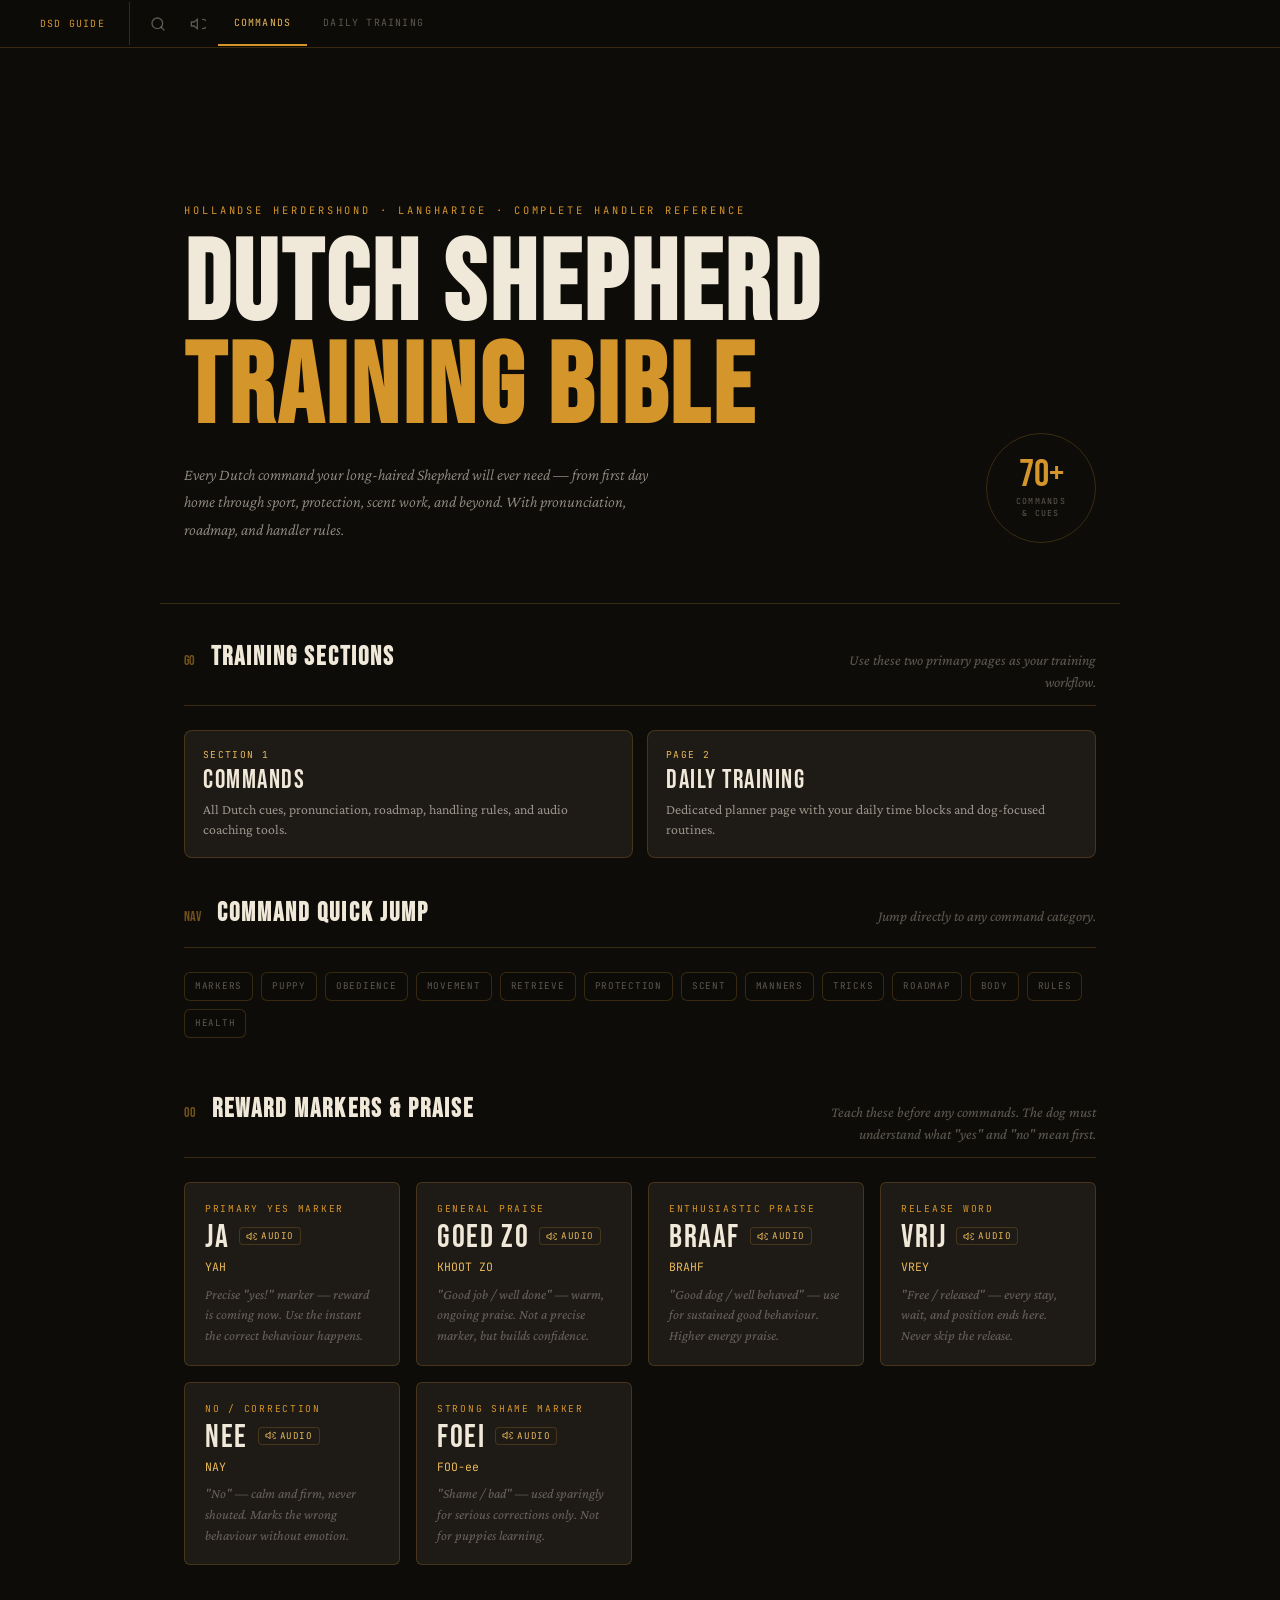
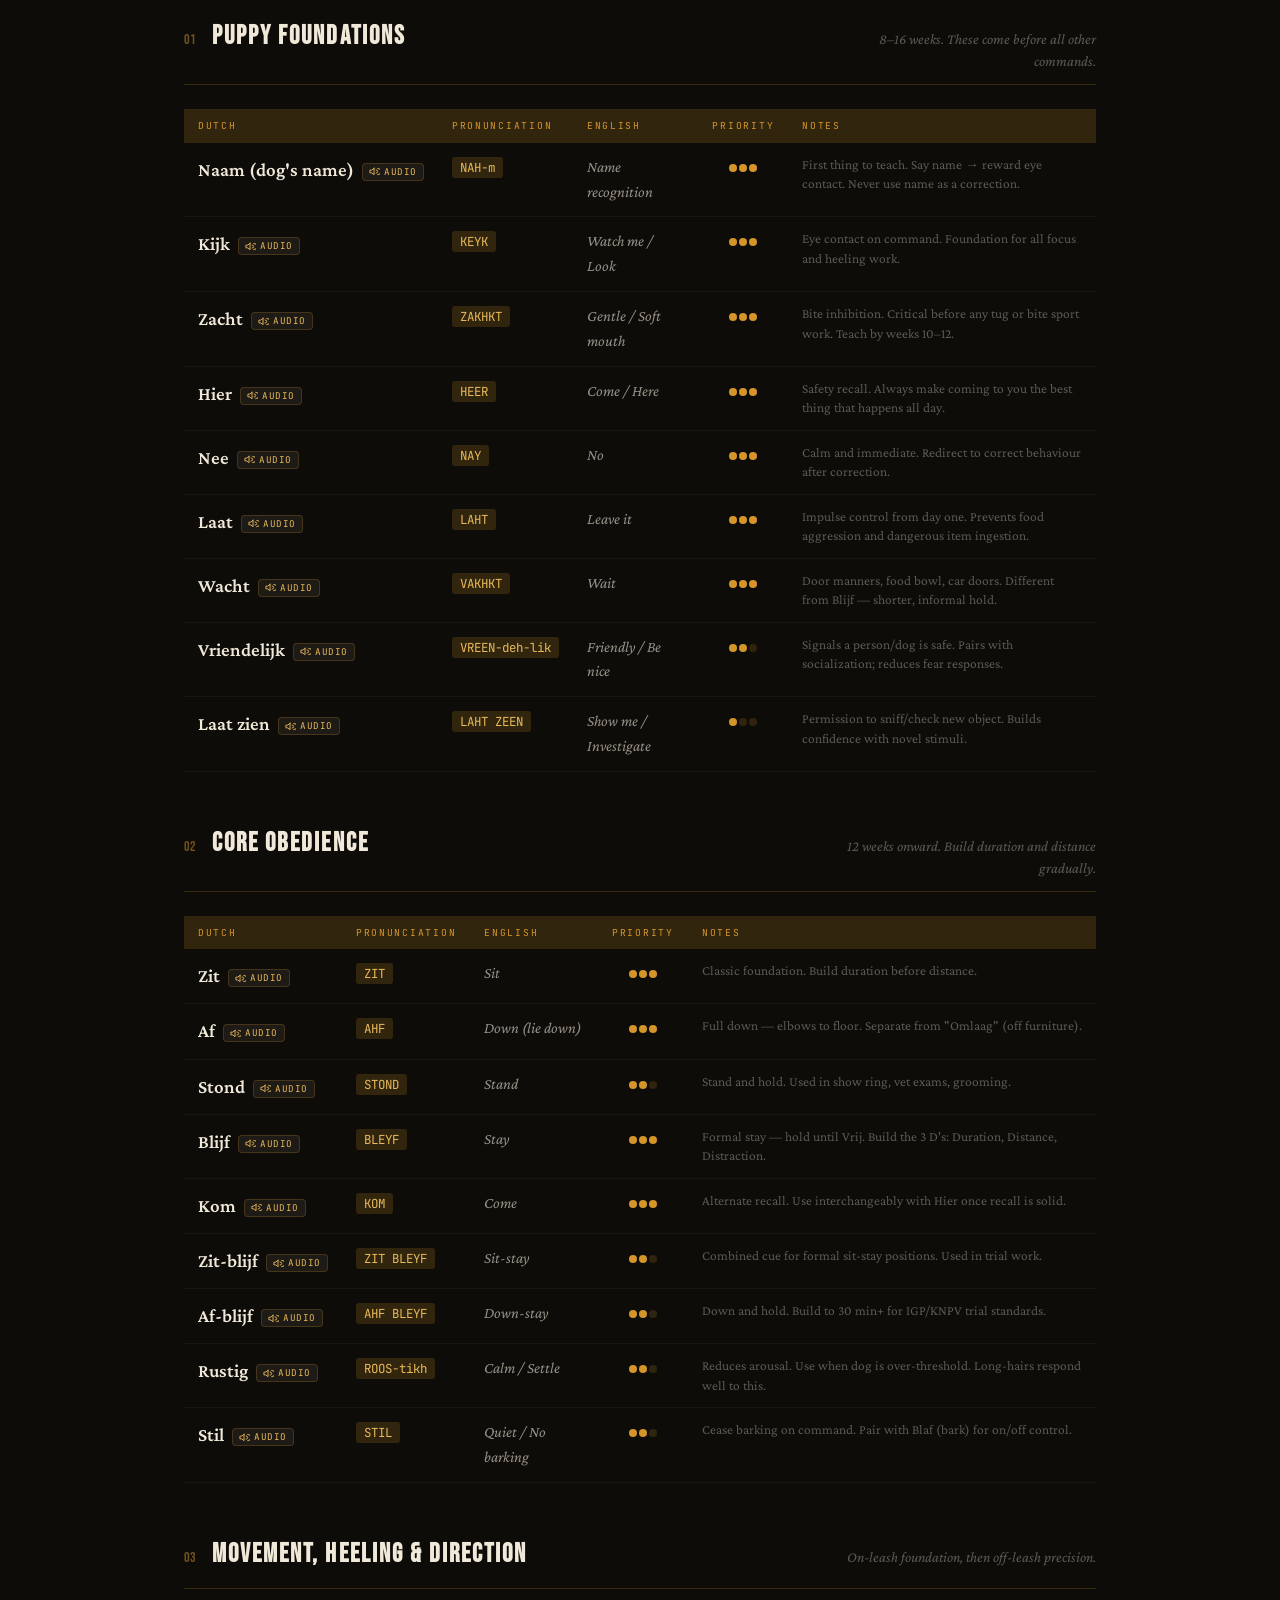
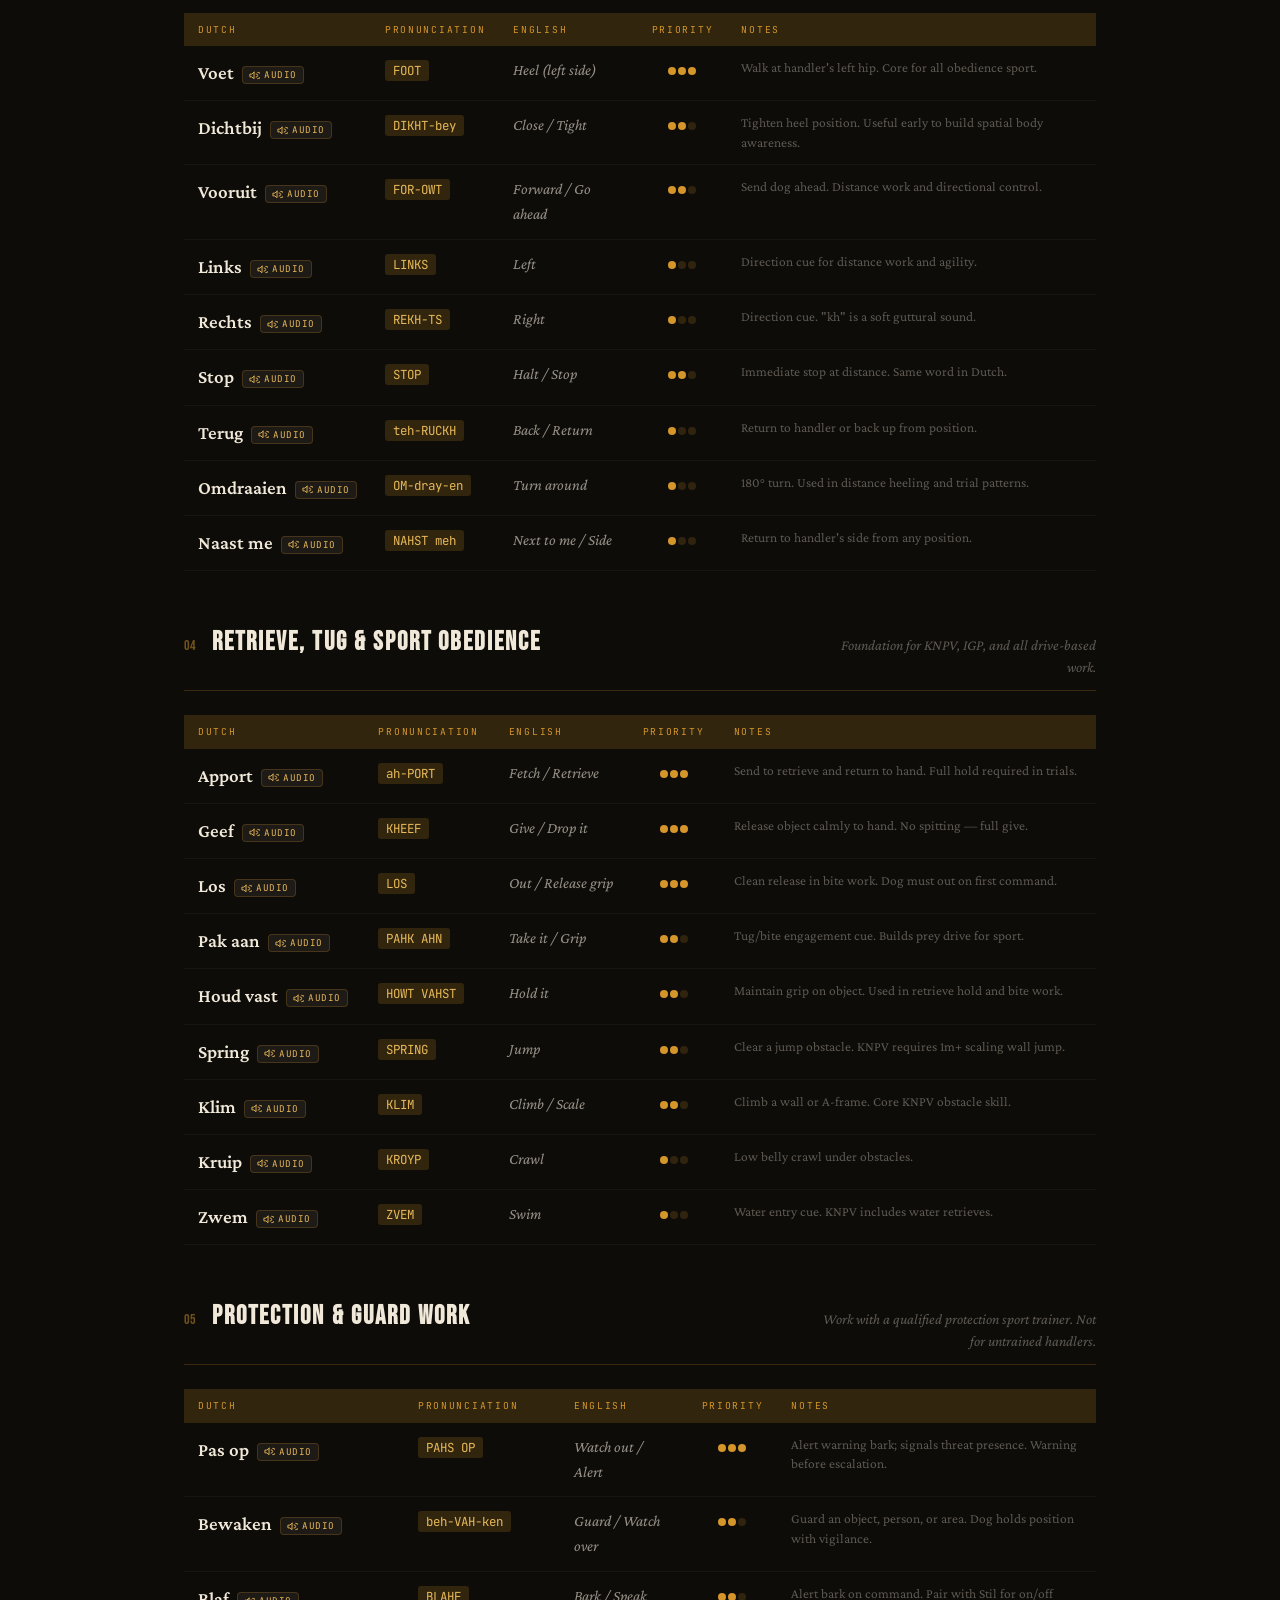
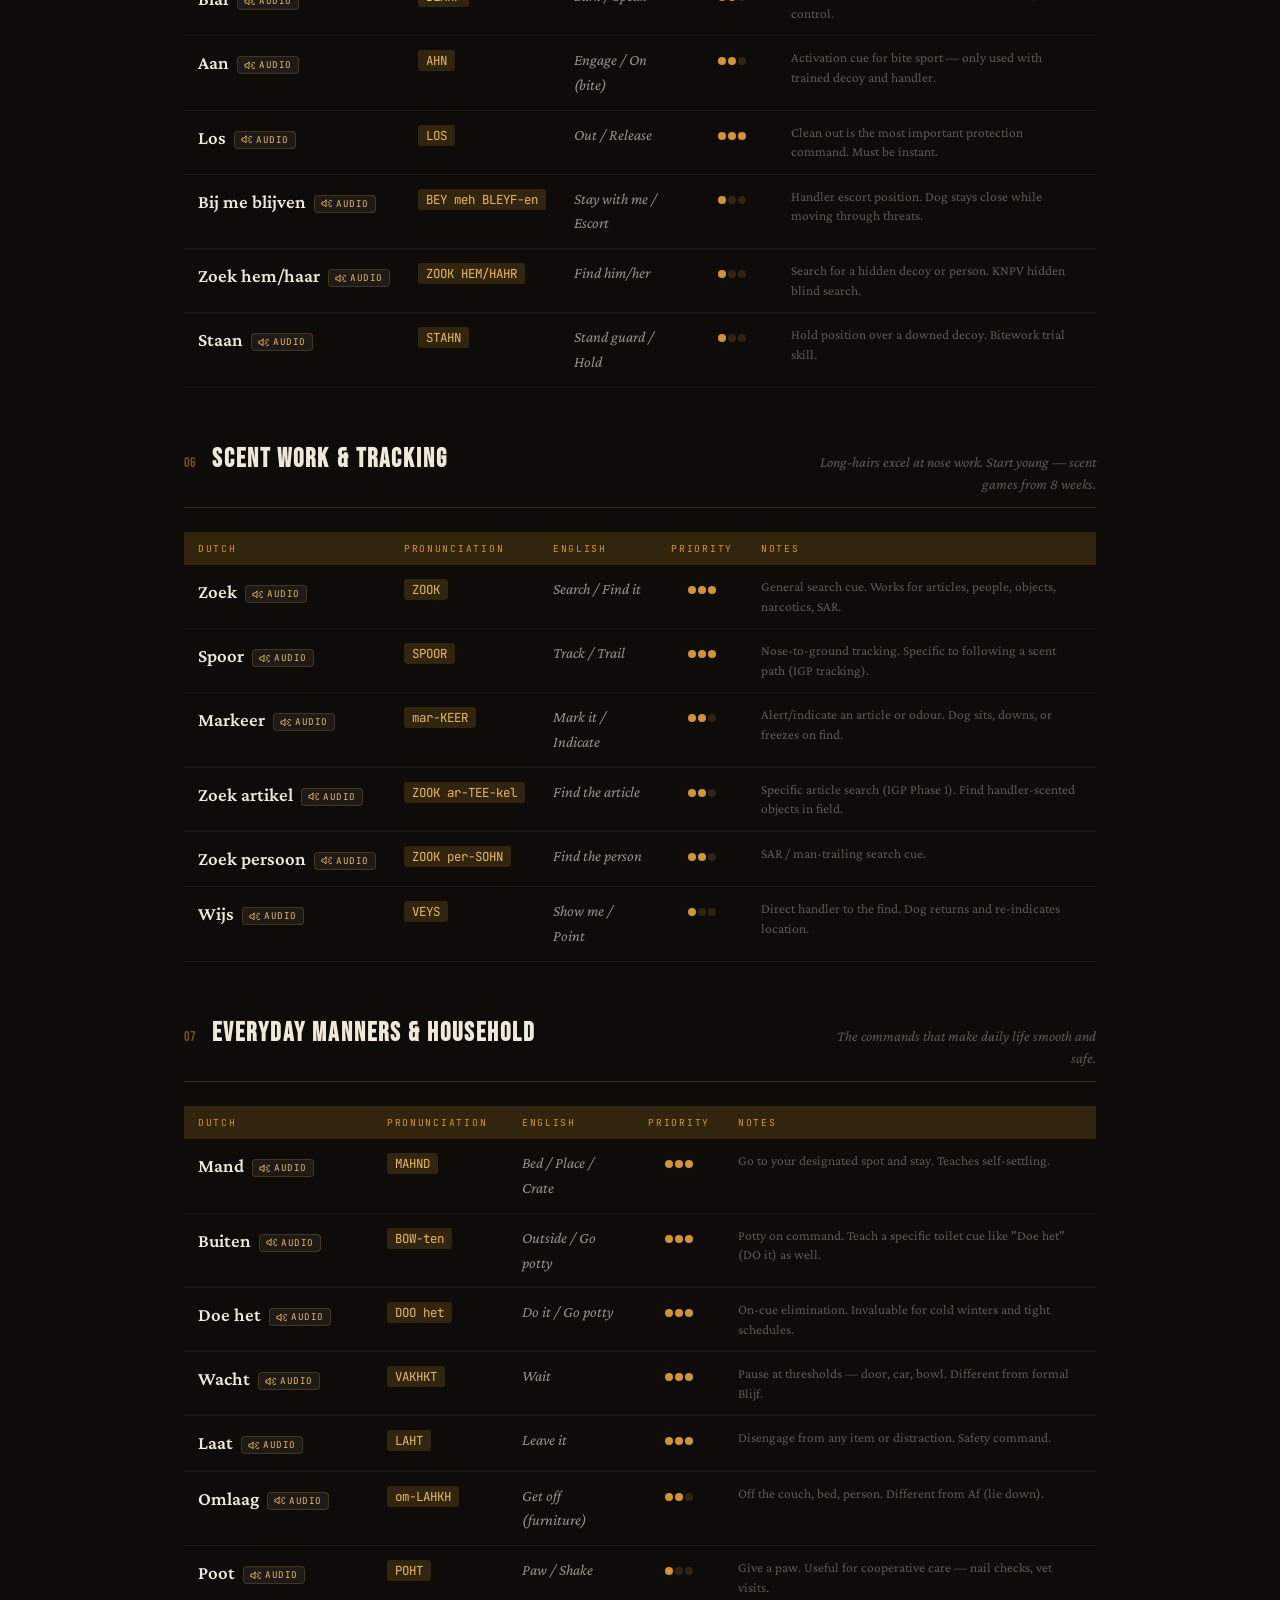
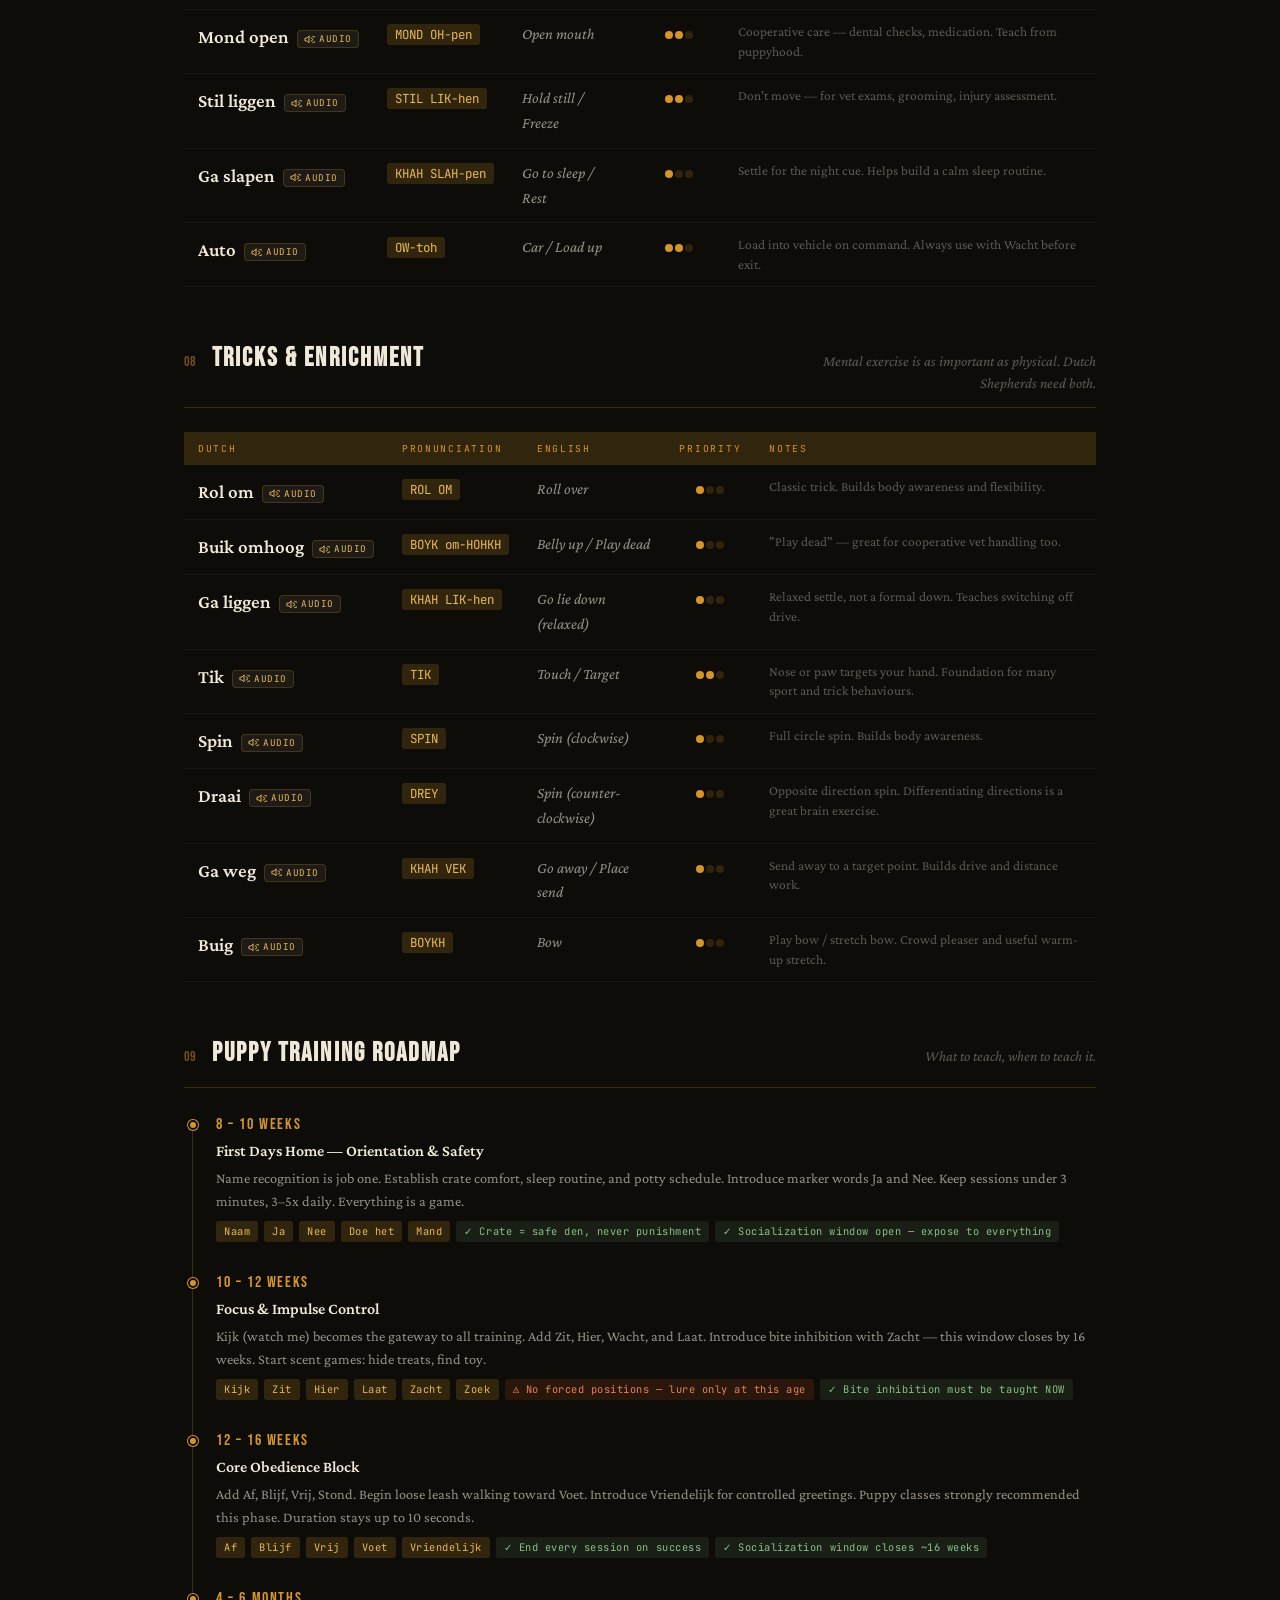
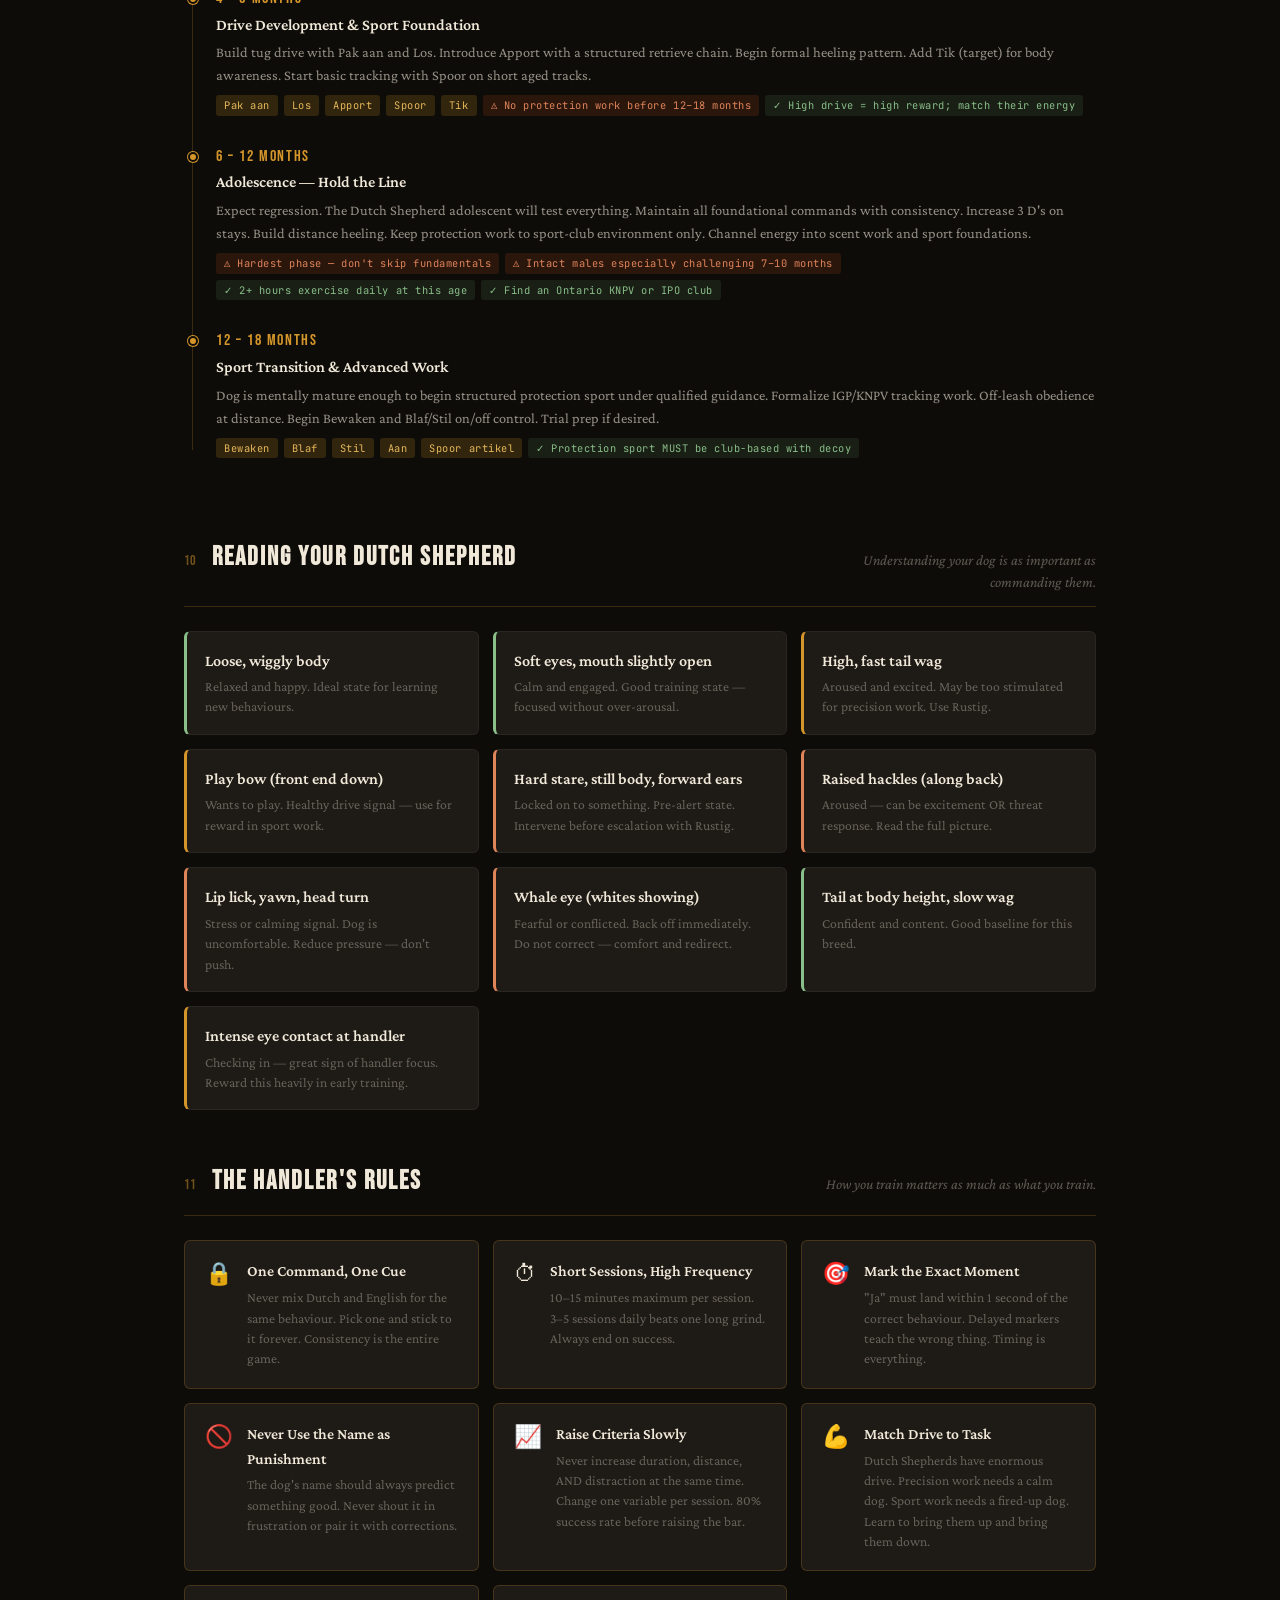
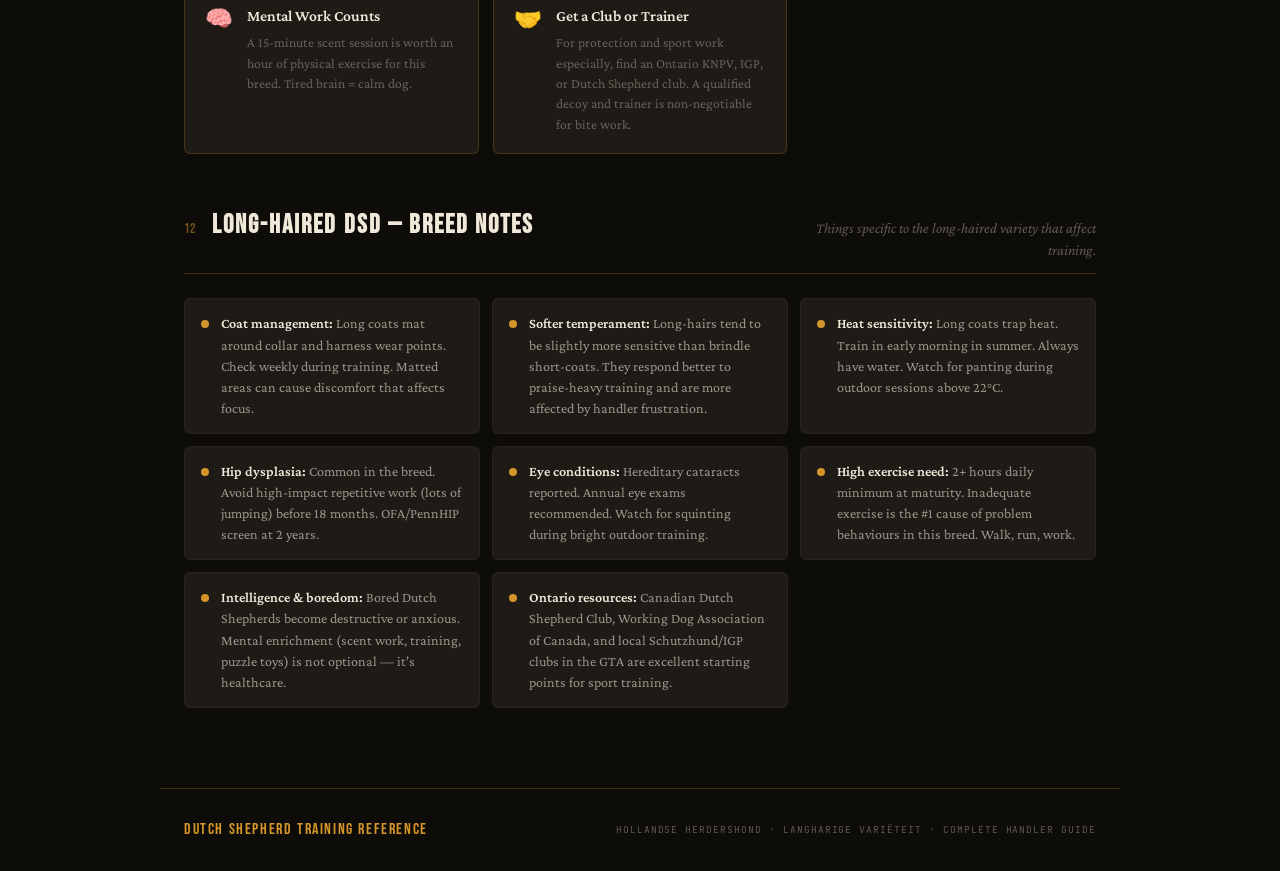
==== commit 10097958: "Finalize Notion-ready embed and navigation workflow. Add a dedicated Notion hub page, embed-mode lay" ====
--- a/index.html
+++ b/index.html
@@ -7,14 +7,20 @@
 <meta name="robots" content="index,follow">
 <meta name="author" content="Dutch Shepherd Training Bible">
 <meta name="theme-color" content="#0E0C09">
+<meta name="mobile-web-app-capable" content="yes">
+<meta name="apple-mobile-web-app-capable" content="yes">
+<meta name="apple-mobile-web-app-status-bar-style" content="black-translucent">
+<meta name="format-detection" content="telephone=no">
+<link rel="canonical" href="https://kissmeh02.github.io/dutch-shepherd-training-bible/">
 <meta property="og:type" content="website">
+<meta property="og:url" content="https://kissmeh02.github.io/dutch-shepherd-training-bible/">
 <meta property="og:title" content="Dutch Shepherd — Complete Training Reference">
 <meta property="og:description" content="Complete Dutch Shepherd training reference with commands, pronunciation, roadmap, and handler guidance.">
-<meta property="og:image" content="social-preview.svg">
+<meta property="og:image" content="https://kissmeh02.github.io/dutch-shepherd-training-bible/social-preview.svg">
 <meta name="twitter:card" content="summary_large_image">
 <meta name="twitter:title" content="Dutch Shepherd — Complete Training Reference">
 <meta name="twitter:description" content="Complete Dutch Shepherd training reference with commands, pronunciation, roadmap, and handler guidance.">
-<meta name="twitter:image" content="social-preview.svg">
+<meta name="twitter:image" content="https://kissmeh02.github.io/dutch-shepherd-training-bible/social-preview.svg">
 
 <title>Dutch Shepherd — Complete Training Reference</title>
 <link rel="icon" href="data:image/svg+xml,<svg xmlns='http://www.w3.org/2000/svg' viewBox='0 0 100 100'><text y='.9em' font-size='90'>🐕</text></svg>">
@@ -41,19 +47,8 @@
     <span></span><span></span><span></span>
   </button>
   <div class="nav-links" id="navLinks">
-    <a href="#markers">Markers</a>
-    <a href="#puppy">Puppy</a>
-    <a href="#obedience">Obedience</a>
-    <a href="#movement">Movement</a>
-    <a href="#retrieve">Retrieve</a>
-    <a href="#protection">Protection</a>
-    <a href="#scent">Scent</a>
-    <a href="#manners">Manners</a>
-    <a href="#tricks">Tricks</a>
-    <a href="#progression">Roadmap</a>
-    <a href="#body">Body Language</a>
-    <a href="#rules">Rules</a>
-    <a href="#health">Health</a>
+    <a href="#commands">Commands</a>
+    <a href="daily-training.html">Daily Training</a>
   </div>
 </nav>
 
@@ -82,6 +77,68 @@
 </header>
 
 <main class="wrapper" id="main">
+  <div id="commands" class="section-anchor" aria-hidden="true"></div>
+  <section class="section section-switcher reveal" aria-labelledby="section-switcher-title">
+    <div class="section-header">
+      <span class="section-num" aria-hidden="true">GO</span>
+      <h2 class="section-title" id="section-switcher-title">Training Sections</h2>
+      <span class="section-desc">Use these two primary pages as your training workflow.</span>
+    </div>
+    <div class="switcher-grid">
+      <a href="#markers" class="switcher-card">
+        <span class="switcher-kicker">Section 1</span>
+        <span class="switcher-title">Commands</span>
+        <span class="switcher-body">All Dutch cues, pronunciation, roadmap, handling rules, and audio coaching tools.</span>
+      </a>
+      <a href="daily-training.html" class="switcher-card">
+        <span class="switcher-kicker">Page 2</span>
+        <span class="switcher-title">Daily Training</span>
+        <span class="switcher-body">Dedicated planner page with your daily time blocks and dog-focused routines.</span>
+      </a>
+    </div>
+  </section>
+
+  <section class="section command-jump reveal" aria-labelledby="command-jump-title">
+    <div class="section-header">
+      <span class="section-num" aria-hidden="true">NAV</span>
+      <h2 class="section-title" id="command-jump-title">Command Quick Jump</h2>
+      <span class="section-desc">Jump directly to any command category.</span>
+    </div>
+    <label class="command-jump-select-wrap" for="commandJumpSelect">
+      <span>Go to category</span>
+      <select id="commandJumpSelect" class="command-jump-select">
+        <option value="">Select section...</option>
+        <option value="#markers">Reward Markers</option>
+        <option value="#puppy">Puppy Foundations</option>
+        <option value="#obedience">Core Obedience</option>
+        <option value="#movement">Movement and Heel</option>
+        <option value="#retrieve">Retrieve and Sport</option>
+        <option value="#protection">Protection Work</option>
+        <option value="#scent">Scent and Tracking</option>
+        <option value="#manners">Everyday Manners</option>
+        <option value="#tricks">Tricks and Enrichment</option>
+        <option value="#progression">Puppy Roadmap</option>
+        <option value="#body">Body Language</option>
+        <option value="#rules">Handler Rules</option>
+        <option value="#health">Breed Notes</option>
+      </select>
+    </label>
+    <div class="command-jump-links">
+      <a href="#markers">Markers</a>
+      <a href="#puppy">Puppy</a>
+      <a href="#obedience">Obedience</a>
+      <a href="#movement">Movement</a>
+      <a href="#retrieve">Retrieve</a>
+      <a href="#protection">Protection</a>
+      <a href="#scent">Scent</a>
+      <a href="#manners">Manners</a>
+      <a href="#tricks">Tricks</a>
+      <a href="#progression">Roadmap</a>
+      <a href="#body">Body</a>
+      <a href="#rules">Rules</a>
+      <a href="#health">Health</a>
+    </div>
+  </section>
 
   <!-- ── MARKERS ── -->
   <section class="section reveal" id="markers" aria-labelledby="markers-title">
--- a/styles.css
+++ b/styles.css
@@ -209,6 +209,199 @@
   min-height: 1.2em;
 }
 
+/* ── AUDIO COACH ── */
+.audio-toggle:disabled {
+  opacity: 0.45;
+  cursor: not-allowed;
+}
+.audio-coach {
+  position: fixed;
+  right: 24px;
+  bottom: 84px;
+  width: 300px;
+  background: rgba(22,18,16,0.97);
+  border: 1px solid var(--gold-line);
+  border-radius: 8px;
+  padding: 14px;
+  z-index: 120;
+  box-shadow: 0 10px 28px rgba(0,0,0,0.35);
+  transform: translateY(14px);
+  opacity: 0;
+  pointer-events: none;
+  transition: opacity 0.2s ease, transform 0.2s ease;
+}
+.audio-coach.visible {
+  transform: translateY(0);
+  opacity: 1;
+  pointer-events: auto;
+}
+.audio-coach-header {
+  font-family: 'Bebas Neue', sans-serif;
+  letter-spacing: 0.08em;
+  color: var(--gold);
+  font-size: 1.15rem;
+  margin-bottom: 8px;
+}
+.audio-row {
+  display: flex;
+  align-items: center;
+  justify-content: space-between;
+  gap: 12px;
+  margin-bottom: 8px;
+  font-family: 'JetBrains Mono', monospace;
+  font-size: 0.67rem;
+  color: var(--cream-dim);
+  text-transform: uppercase;
+  letter-spacing: 0.03em;
+}
+.audio-row input[type="checkbox"] {
+  accent-color: var(--gold);
+}
+.trainer-row {
+  justify-content: flex-start;
+  gap: 8px;
+}
+.trainer-row span {
+  font-size: 0.62rem;
+}
+.audio-mode-group {
+  display: inline-flex;
+  border: 1px solid var(--gold-line);
+  border-radius: 5px;
+  overflow: hidden;
+}
+.audio-mode-btn {
+  border: none;
+  background: var(--bg);
+  color: var(--cream-muted);
+  padding: 5px 8px;
+  cursor: pointer;
+  font-family: 'JetBrains Mono', monospace;
+  font-size: 0.58rem;
+  text-transform: uppercase;
+  letter-spacing: 0.04em;
+  transition: background 0.2s, color 0.2s;
+}
+.audio-mode-btn + .audio-mode-btn {
+  border-left: 1px solid var(--gold-line);
+}
+.audio-mode-btn.active {
+  background: var(--gold-dim);
+  color: var(--gold-light);
+}
+.audio-mode-btn:focus-visible {
+  outline: none;
+  background: rgba(212,149,43,0.24);
+  color: var(--gold-light);
+}
+.audio-select {
+  width: 150px;
+  border: 1px solid var(--gold-line);
+  background: var(--bg);
+  color: var(--cream-dim);
+  border-radius: 4px;
+  padding: 3px 5px;
+  font-family: 'JetBrains Mono', monospace;
+  font-size: 0.56rem;
+}
+.audio-select:focus-visible {
+  outline: none;
+  border-color: var(--gold);
+}
+.audio-speed-row input[type="range"] {
+  width: 130px;
+}
+.audio-voice-info {
+  margin: 4px 0 8px;
+  font-family: 'JetBrains Mono', monospace;
+  font-size: 0.56rem;
+  color: var(--cream-muted);
+  line-height: 1.4;
+}
+.audio-actions {
+  display: flex;
+  gap: 8px;
+  margin: 10px 0 6px;
+}
+.audio-actions button {
+  flex: 1;
+  border: 1px solid var(--gold-line);
+  background: var(--bg);
+  color: var(--cream-dim);
+  border-radius: 5px;
+  padding: 7px 8px;
+  cursor: pointer;
+  font-family: 'JetBrains Mono', monospace;
+  font-size: 0.62rem;
+  text-transform: uppercase;
+  letter-spacing: 0.04em;
+  transition: border-color 0.2s, color 0.2s, background 0.2s;
+}
+.audio-actions button:hover,
+.audio-actions button:focus-visible {
+  border-color: var(--gold);
+  color: var(--gold-light);
+  outline: none;
+}
+.audio-hint {
+  font-family: 'JetBrains Mono', monospace;
+  font-size: 0.6rem;
+  color: var(--cream-muted);
+  line-height: 1.4;
+}
+.audio-hint kbd {
+  font-family: inherit;
+  font-size: inherit;
+  border: 1px solid var(--gold-line);
+  border-radius: 3px;
+  padding: 1px 4px;
+  color: var(--cream-dim);
+}
+.audio-play-btn {
+  margin-left: 8px;
+  border: 1px solid var(--gold-line);
+  background: var(--surface2);
+  color: var(--gold-light);
+  border-radius: 4px;
+  padding: 2px 6px;
+  font-family: 'JetBrains Mono', monospace;
+  font-size: 0.58rem;
+  letter-spacing: 0.06em;
+  text-transform: uppercase;
+  display: inline-flex;
+  align-items: center;
+  gap: 4px;
+  cursor: pointer;
+  vertical-align: middle;
+  transition: border-color 0.2s, color 0.2s, background 0.2s;
+}
+.audio-play-btn svg {
+  width: 11px;
+  height: 11px;
+}
+.audio-play-btn:hover,
+.audio-play-btn:focus-visible {
+  border-color: var(--gold);
+  color: var(--gold);
+  outline: none;
+}
+.audio-play-btn.is-speaking {
+  background: var(--gold-dim);
+  border-color: var(--gold);
+  color: var(--gold);
+}
+.audio-play-btn.compact {
+  margin-left: 10px;
+}
+.audio-target-flash {
+  animation: audioFlash 1.2s ease;
+}
+@keyframes audioFlash {
+  0% { box-shadow: 0 0 0 rgba(212,149,43,0); }
+  25% { box-shadow: 0 0 0 2px rgba(212,149,43,0.55); }
+  100% { box-shadow: 0 0 0 rgba(212,149,43,0); }
+}
+
 /* ── HERO ── */
 .hero {
   padding: 72px 24px 60px;
@@ -323,6 +516,343 @@
   text-align: right;
   max-width: 280px;
   line-height: 1.5;
+}
+.section-anchor {
+  position: relative;
+  top: calc(var(--nav-height) * -1);
+}
+
+/* ── TWO PRIMARY SECTIONS ── */
+.section-switcher {
+  padding-top: 34px;
+}
+.switcher-grid {
+  display: grid;
+  grid-template-columns: repeat(auto-fit, minmax(260px, 1fr));
+  gap: 14px;
+}
+.switcher-card {
+  display: flex;
+  flex-direction: column;
+  gap: 6px;
+  background: var(--surface2);
+  border: 1px solid var(--gold-line);
+  border-radius: 8px;
+  padding: 16px 18px;
+  text-decoration: none;
+  transition: transform 0.2s ease, box-shadow 0.2s ease, border-color 0.2s ease;
+}
+.switcher-card:hover,
+.switcher-card:focus-visible {
+  transform: translateY(-2px);
+  border-color: var(--gold);
+  box-shadow: 0 6px 20px rgba(0,0,0,0.3);
+  outline: none;
+}
+.switcher-kicker {
+  font-family: 'JetBrains Mono', monospace;
+  font-size: 0.6rem;
+  letter-spacing: 0.14em;
+  text-transform: uppercase;
+  color: var(--gold-light);
+}
+.switcher-title {
+  font-family: 'Bebas Neue', sans-serif;
+  font-size: 1.6rem;
+  letter-spacing: 0.06em;
+  color: var(--cream);
+  line-height: 1;
+}
+.switcher-body {
+  font-size: 0.86rem;
+  color: var(--cream-dim);
+  line-height: 1.5;
+}
+
+/* ── COMMAND QUICK JUMP ── */
+.command-jump {
+  padding-top: 36px;
+}
+.command-jump-select-wrap {
+  display: none;
+  margin-bottom: 10px;
+  font-family: 'JetBrains Mono', monospace;
+  font-size: 0.58rem;
+  letter-spacing: 0.1em;
+  text-transform: uppercase;
+  color: var(--cream-muted);
+}
+.command-jump-select-wrap span {
+  display: block;
+  margin-bottom: 6px;
+}
+.command-jump-select {
+  width: 100%;
+  background: rgba(14,12,9,0.72);
+  border: 1px solid var(--gold-line);
+  border-radius: 6px;
+  color: var(--cream);
+  padding: 9px 10px;
+  font-family: 'JetBrains Mono', monospace;
+  font-size: 0.7rem;
+}
+.command-jump-select:focus-visible {
+  outline: none;
+  border-color: var(--gold);
+}
+.command-jump-links {
+  display: flex;
+  flex-wrap: wrap;
+  gap: 8px;
+}
+.command-jump-links a {
+  text-decoration: none;
+  border: 1px solid var(--gold-line);
+  background: rgba(14,12,9,0.6);
+  color: var(--cream-muted);
+  border-radius: 6px;
+  padding: 6px 10px;
+  font-family: 'JetBrains Mono', monospace;
+  font-size: 0.58rem;
+  letter-spacing: 0.08em;
+  text-transform: uppercase;
+  transition: border-color 0.2s, color 0.2s, background 0.2s;
+}
+.command-jump-links a:hover,
+.command-jump-links a:focus-visible,
+.command-jump-links a.active {
+  border-color: var(--gold);
+  color: var(--gold-light);
+  background: var(--gold-dim);
+  outline: none;
+}
+
+/* ── DAILY TRAINING PLACEHOLDER ── */
+.daily-placeholder {
+  background: var(--surface2);
+  border: 1px solid var(--gold-line);
+  border-radius: 8px;
+  padding: 18px;
+}
+.daily-intro {
+  color: var(--cream-dim);
+  margin-bottom: 14px;
+  line-height: 1.6;
+}
+.daily-grid {
+  display: grid;
+  grid-template-columns: repeat(auto-fit, minmax(220px, 1fr));
+  gap: 12px;
+}
+.daily-card {
+  background: rgba(14,12,9,0.4);
+  border: 1px solid rgba(255,255,255,0.06);
+  border-radius: 6px;
+  padding: 14px;
+}
+.daily-card h3 {
+  font-family: 'JetBrains Mono', monospace;
+  font-size: 0.7rem;
+  letter-spacing: 0.12em;
+  text-transform: uppercase;
+  color: var(--gold);
+  margin-bottom: 6px;
+}
+.daily-card p {
+  font-size: 0.86rem;
+  color: var(--cream-muted);
+  line-height: 1.5;
+}
+
+/* ── DAILY TRAINING APP ── */
+.daily-planner-root {
+  background: linear-gradient(180deg, rgba(30,26,22,0.98), rgba(22,18,16,0.98));
+  border: 1px solid var(--gold-line);
+  border-radius: 8px;
+  padding: 18px;
+}
+.dtp-headline {
+  font-family: 'JetBrains Mono', monospace;
+  font-size: 0.6rem;
+  letter-spacing: 0.18em;
+  text-transform: uppercase;
+  color: var(--gold);
+  margin-bottom: 10px;
+}
+.dtp-days {
+  display: flex;
+  flex-wrap: wrap;
+  gap: 8px;
+  margin-bottom: 12px;
+}
+.dtp-day-btn {
+  border: 1px solid var(--gold-line);
+  background: rgba(14,12,9,0.65);
+  color: var(--cream-muted);
+  border-radius: 5px;
+  padding: 7px 10px;
+  font-family: 'JetBrains Mono', monospace;
+  font-size: 0.6rem;
+  letter-spacing: 0.08em;
+  text-transform: uppercase;
+  cursor: pointer;
+  transition: border-color 0.2s, color 0.2s, background 0.2s;
+}
+.dtp-day-btn:hover,
+.dtp-day-btn:focus-visible {
+  border-color: var(--gold);
+  color: var(--gold-light);
+  outline: none;
+}
+.dtp-day-btn.active {
+  color: var(--bg);
+  background: var(--gold);
+  border-color: transparent;
+  font-weight: 700;
+}
+.dtp-summary {
+  display: grid;
+  grid-template-columns: repeat(auto-fit, minmax(170px, 1fr));
+  gap: 8px;
+  margin-bottom: 14px;
+}
+.dtp-tile {
+  background: rgba(14,12,9,0.55);
+  border: 1px solid rgba(212,149,43,0.2);
+  border-radius: 6px;
+  padding: 10px 11px;
+}
+.dtp-tile .k {
+  font-family: 'JetBrains Mono', monospace;
+  font-size: 0.54rem;
+  color: var(--gold-light);
+  letter-spacing: 0.12em;
+  text-transform: uppercase;
+}
+.dtp-tile .v {
+  margin-top: 3px;
+  color: var(--cream);
+  font-size: 1.02rem;
+}
+.dtp-list-head {
+  display: grid;
+  grid-template-columns: auto 62px 1fr auto;
+  gap: 10px;
+  align-items: center;
+  background: var(--gold-dim);
+  border: 1px solid rgba(212,149,43,0.24);
+  border-radius: 6px;
+  padding: 7px 10px;
+  margin-bottom: 8px;
+}
+.dtp-list-head span {
+  font-family: 'JetBrains Mono', monospace;
+  font-size: 0.56rem;
+  letter-spacing: 0.14em;
+  text-transform: uppercase;
+  color: var(--gold);
+}
+.dtp-list {
+  display: flex;
+  flex-direction: column;
+  gap: 8px;
+}
+.dtp-item {
+  border: 1px solid rgba(255,255,255,0.06);
+  border-radius: 7px;
+  background: rgba(14,12,9,0.5);
+  overflow: hidden;
+}
+.dtp-row {
+  display: grid;
+  grid-template-columns: auto 62px 1fr auto;
+  align-items: center;
+  gap: 10px;
+  padding: 10px 10px;
+  cursor: pointer;
+  transition: background 0.2s ease;
+}
+.dtp-row:hover {
+  background: rgba(212,149,43,0.05);
+}
+.dtp-check {
+  width: 15px;
+  height: 15px;
+  border: 2px solid var(--gold-line);
+  border-radius: 4px;
+}
+.dtp-check.on {
+  background: var(--gold);
+  border-color: var(--gold);
+}
+.dtp-time {
+  font-family: 'JetBrains Mono', monospace;
+  font-size: 0.56rem;
+  letter-spacing: 0.02em;
+  color: var(--cream-muted);
+}
+.dtp-label {
+  color: var(--cream);
+  font-size: 0.92rem;
+  line-height: 1.35;
+}
+.dtp-expand {
+  color: var(--cream-muted);
+  font-size: 0.6rem;
+}
+.dtp-desc {
+  border-top: 1px solid rgba(212,149,43,0.18);
+  padding: 10px 10px 12px 44px;
+  color: var(--cream-dim);
+  font-size: 0.82rem;
+  line-height: 1.6;
+  white-space: pre-line;
+}
+.dtp-focus {
+  display: inline-block;
+  margin-left: 8px;
+  padding: 1px 6px;
+  border-radius: 4px;
+  font-family: 'JetBrains Mono', monospace;
+  font-size: 0.54rem;
+  letter-spacing: 0.05em;
+  text-transform: uppercase;
+  vertical-align: middle;
+}
+.dtp-focus.dog {
+  background: rgba(58,143,156,0.2);
+  color: #9ad4de;
+}
+.dtp-focus.handler {
+  background: rgba(107,79,138,0.2);
+  color: #d5b9dd;
+}
+.dtp-focus.both {
+  background: rgba(212,149,43,0.18);
+  color: var(--gold-light);
+}
+.dtp-coach {
+  margin-top: 8px;
+  border: 1px solid var(--gold-line);
+  background: rgba(14,12,9,0.62);
+  border-radius: 6px;
+  padding: 8px;
+  font-family: 'JetBrains Mono', monospace;
+  font-size: 0.62rem;
+  color: var(--cream-dim);
+  line-height: 1.6;
+  white-space: pre-line;
+}
+.dtp-reminder {
+  margin-top: 7px;
+  border: 1px solid rgba(212,149,43,0.28);
+  background: var(--gold-dim);
+  border-radius: 6px;
+  padding: 8px;
+  font-family: 'JetBrains Mono', monospace;
+  font-size: 0.62rem;
+  color: var(--gold-light);
+  white-space: pre-line;
 }
 
 /* ── REVEAL ANIMATION ── */
@@ -743,6 +1273,13 @@
     border-bottom: none;
   }
   .search-toggle { margin-left: auto; margin-right: 4px; }
+  .command-jump-select-wrap { display: block; }
+  .audio-coach {
+    left: 12px;
+    right: 12px;
+    width: auto;
+    bottom: 78px;
+  }
 }
 
 @media (max-width: 640px) {
@@ -751,6 +1288,44 @@
   .section-desc { display: none; }
   .cmd-table th:last-child, .cmd-table td:last-child { display: none; }
   .section-header { flex-wrap: wrap; }
+}
+
+/* ── EMBED MODE (NOTION / IFRAMES) ── */
+body.embed-mode .progress-bar,
+body.embed-mode .back-to-top {
+  display: none !important;
+}
+body.embed-mode .hero {
+  margin-top: 72px;
+  padding: 28px 20px;
+}
+body.embed-mode .hero-badge {
+  display: none;
+}
+body.embed-mode .wrapper {
+  padding: 18px 16px 34px;
+}
+body.embed-mode .section {
+  padding: 22px 16px;
+}
+body.embed-mode .section-switcher {
+  display: none;
+}
+body.embed-mode footer {
+  padding: 18px 16px 26px;
+}
+
+@media (max-width: 768px) {
+  body.embed-mode .hero {
+    margin-top: 62px;
+    padding: 22px 14px;
+  }
+  body.embed-mode .wrapper {
+    padding: 14px 12px 24px;
+  }
+  body.embed-mode .section {
+    padding: 18px 12px;
+  }
 }
 
 /* ── REDUCED MOTION ── */
